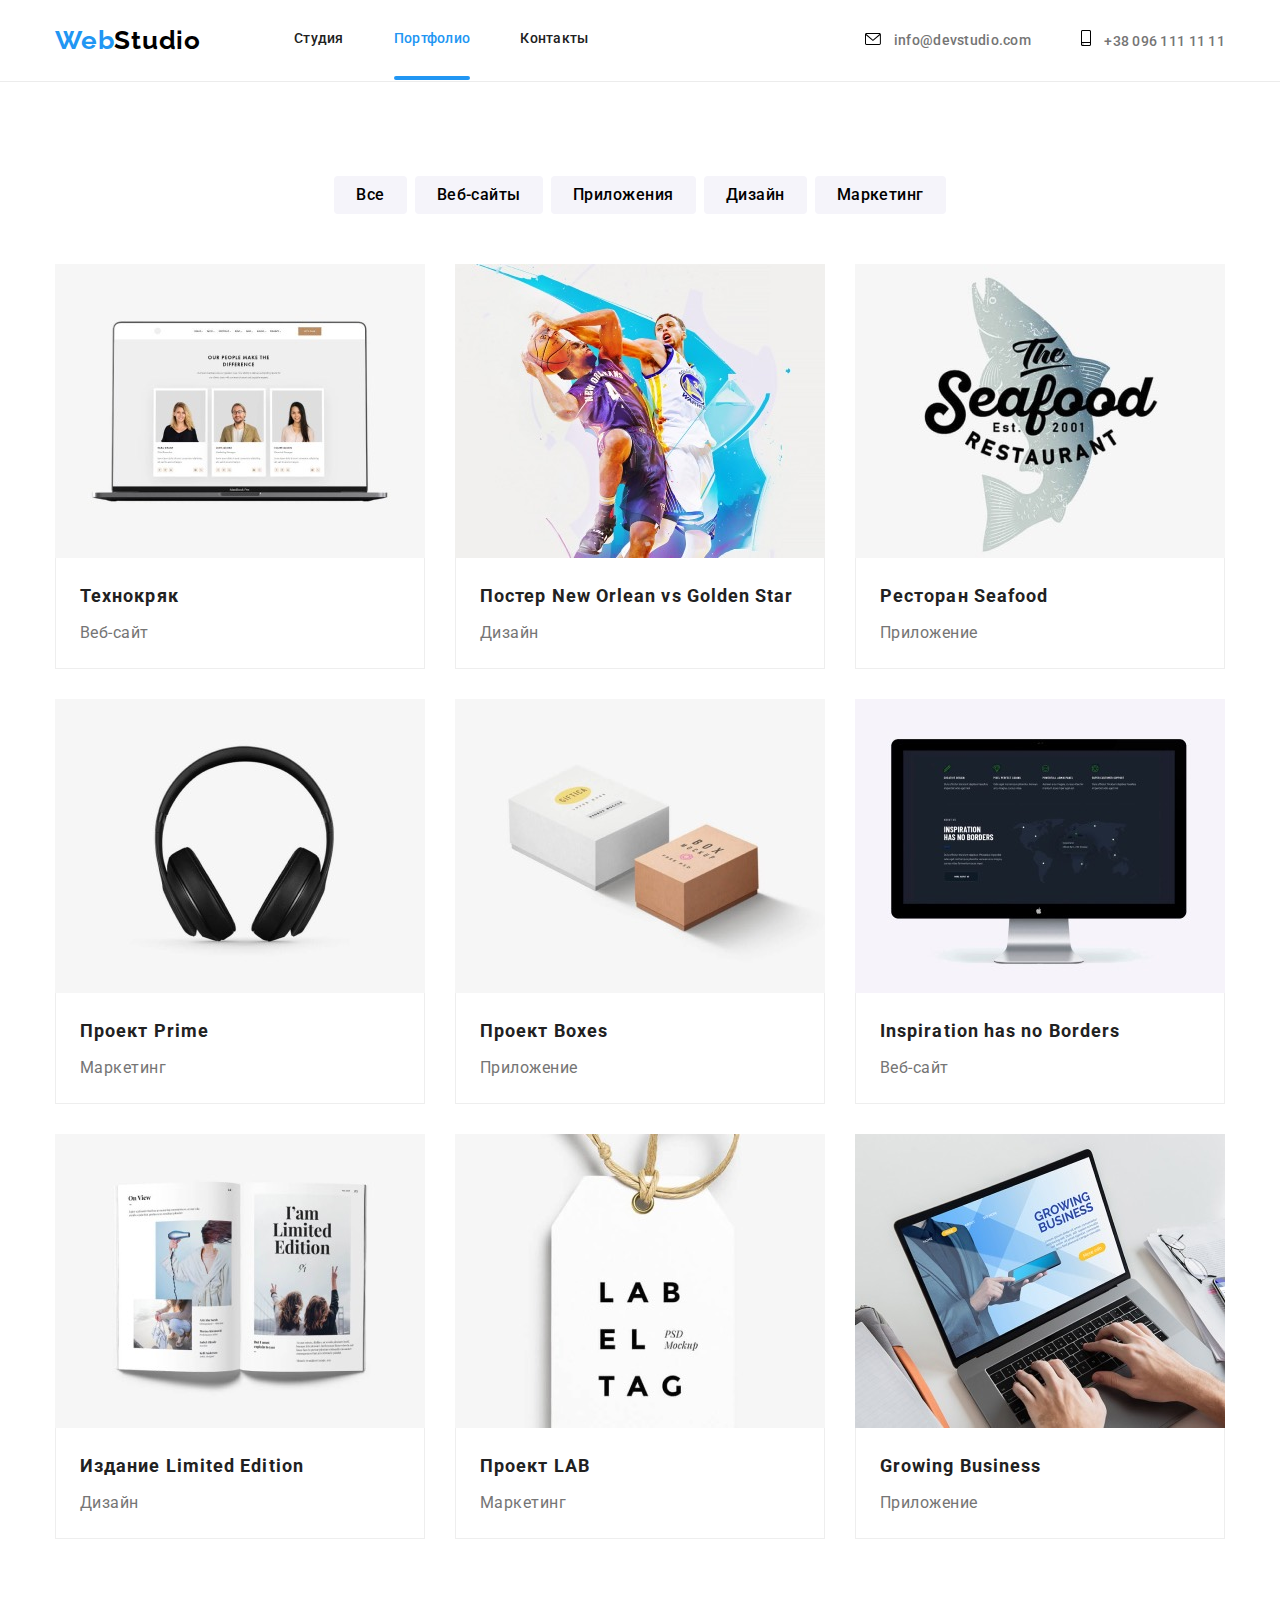
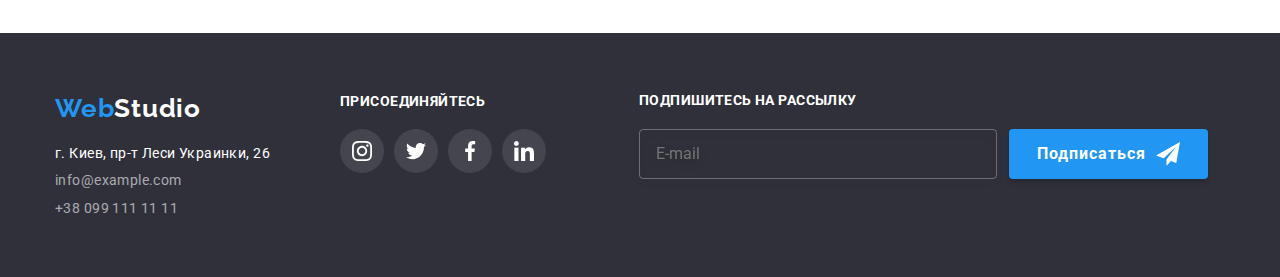
==== portfolio.html @ 5ada660c "Added_All_Fotos" ====
<!DOCTYPE html>
<html lang="ru">
  <head>
    <meta charset="UTF-8" />
    <meta http-equiv="X-UA-Compatible" content="IE=edge" />
    <meta name="viewport" content="width=device-width, initial-scale=1.0" />
    <title>goit-markup-hw-02</title>
    <link
      rel="stylesheet"
      href="https://cdnjs.cloudflare.com/ajax/libs/modern-normalize/1.0.0/modern-normalize.min.css"
    />
    <link rel="preconnect" href="https://fonts.gstatic.com" />
    <link
      href="https://fonts.googleapis.com/css2?family=Raleway:wght@700&family=Roboto:wght@400;500;700;900&display=swap"
      rel="stylesheet"
    />
    <link rel="stylesheet" href="./css/styles.css" />
    <link rel="stylesheet" href="./css/main.min.css" />
  </head>
  <body>
    <header class="header">
      <div class="container header__container">
        <a href="#" class="logo header__logo logo__studio_color_black"
          ><span class="logo__first-part">Web</span>Studio</a
        >
        <nav>
          <ul class="nav__list">
            <li class="nav__item">
              <a
                href="./index.html"
                class="nav__link"
                >Студия</a
              >
            </li>
            <li class="nav__item">
              <a href="" class="nav__link nav__link--current-page"
                >Портфолио</a
              >
            </li>
            <li class="nav__item">
              <a href="#" class="nav__link">Контакты</a>
            </li>
          </ul>
        </nav>
        <ul class="contacts__list">
          <li class="contacts__item">
            <a
              href="mailto:info@devstudio.com"
              class="contacts__link"
              ><svg
                class="contacts__icon"
                width="16px"
                height="12px"
              >
                <use href="./images/icons/icons.svg#icon-mail"></use>
              </svg>
              info@devstudio.com</a
            >
          </li>
          <li class="contacts__item">
            <a href="tel:+380961111111" class="contacts__link"
              ><svg
                class="contacts__icon"
                width="10px"
                height="16px"
              >
                <use href="./images/icons/icons.svg#icon-phone"></use>
              </svg>
              +38 096 111 11 11</a
            >
          </li>
        </ul>
      </div>
    </header>
    <main>
      <section class="portfolio">
        <!-- Портфолио -->
        <div class="container">
          <h2 class="visually-hidden">портфолио</h2>
          <ul class="portfolio-button__list">
            <li class="portfolio-button__item">
              <button class="button-portfolio aiming-transform" type="button">Все</button>
            </li>
            <li class="portfolio-button__item">
              <button class="button-portfolio aiming-transform" type="button">Веб-сайты</button>
            </li>
            <li class="portfolio-button__item">
              <button class="button-portfolio aiming-transform" type="button">Приложения</button>
            </li>
            <li class="portfolio-button__item">
              <button class="button-portfolio aiming-transform" type="button">Дизайн</button>
            </li>
            <li class="portfolio-button__item">
              <button class="button-portfolio aiming-transform" type="button">Маркетинг</button>
            </li>
          </ul>
          <ul class="portfolio-card__list">
            <li class="portfolio-card__item">
              <a class="portfolio-card__link" href="">
                <div class="portfolio-card__thumb">
                  <img class="portfolio-card__img" src="./images/desktop_1x/tehnokryak.jpg" alt="Технокряк" width="370" height="294" />
                  <div class="portfolio-card-hover-wrapper">
                    <p class="portfolio-card-hover-wrapper__text">Технокряк это современная площадка распространения коронавируса. Компании используют эту платформу для цифрового шпионажа и атак на защищённые сервера конкурентов.</p>
                  </div>
                </div>
                <div class="portfolio-card__caption">
                  <h3 class="portfolio-card__title">Технокряк</h3>
                  <p class="portfolio-card__text">Веб-сайт</p>
                </div>
              </a>
            </li>
            <li class="portfolio-card__item">
              <a class="portfolio-card__link" href="">
                <div class="portfolio-card__thumb">
                <img class="portfolio-card__img"
                  src="./images/desktop_1x/posterNewOrlean.jpg"
                  alt="Постер New Orlean vs Golden Star"
                  width="370"
                  height="294"
                />
                <div class="portfolio-card-hover-wrapper">
                    <p class="portfolio-card-hover-wrapper__text"> .</p>
                </div>
                </div>
                <div class="portfolio-card__caption">
                  <h3 class="portfolio-card__title">Постер New Orlean vs Golden Star</h3>
                  <p class="portfolio-card__text">Дизайн</p>
                </div>
              </a>
            </li>
            <li class="portfolio-card__item">
              <a class="portfolio-card__link" href="">
                <div class="portfolio-card__thumb">
                  <img class="portfolio-card__img" src="./images/desktop_1x/seafood.jpg" alt="Ресторан Seafood" width="370" height="294" />
                  <div class="portfolio-card-hover-wrapper">
                    <p class="portfolio-card-hover-wrapper__text"> .</p>
                  </div>
                </div>
                <div class="portfolio-card__caption">
                  <h3 class="portfolio-card__title">Ресторан Seafood</h3>
                  <p class="portfolio-card__text">Приложение</p>
                </div>
              </a>
            </li>
            <li class="portfolio-card__item">
              <a class="portfolio-card__link" href="">
                <div class="portfolio-card__thumb">
                  <img class="portfolio-card__img" src="./images/desktop_1x/projektPrime.jpg" alt="Проект Prime" width="370" height="294" />
                  <div class="portfolio-card-hover-wrapper">
                    <p class="portfolio-card-hover-wrapper__text"> .</p>
                  </div>
                </div>
                <div class="portfolio-card__caption">
                  <h3 class="portfolio-card__title">Проект Prime</h3>
                  <p class="portfolio-card__text">Маркетинг</p>
                </div>
              </a>
            </li>
            <li class="portfolio-card__item">
              <a class="portfolio-card__link" href="">
                <div class="portfolio-card__thumb">
                  <img class="portfolio-card__img" src="./images/desktop_1x/projektBoxes.jpg" alt="Проект Boxes" width="370" height="294" />
                  <div class="portfolio-card-hover-wrapper">
                    <p class="portfolio-card-hover-wrapper__text"> .</p>
                  </div>
                </div>
                <div class="portfolio-card__caption">
                  <h3 class="portfolio-card__title">Проект Boxes</h3>
                  <p class="portfolio-card__text">Приложение</p>
                </div>
              </a>
            </li>
            <li class="portfolio-card__item">
              <a class="portfolio-card__link" href="">
                <div class="portfolio-card__thumb">
                  <img class="portfolio-card__img"
                  src="./images/desktop_1x/inspiration.jpg"
                  alt="Inspiration has no Borders"
                  width="370"
                  height="294"
                  />
                  <div class="portfolio-card-hover-wrapper">
                    <p class="portfolio-card-hover-wrapper__text"> .</p>
                  </div>
                </div>
                <div class="portfolio-card__caption">
                  <h3 class="portfolio-card__title">Inspiration has no Borders</h3>
                  <p class="portfolio-card__text">Веб-сайт</p>
                </div>
              </a>
            </li>
            <li class="portfolio-card__item">
              <a class="portfolio-card__link" href="">
                <div class="portfolio-card__thumb">
                  <img class="portfolio-card__img"
                  src="./images/desktop_1x/limitedEdition.jpg"
                  alt="Издание Limited Edition"
                  width="370"
                  height="294"
                  />
                  <div class="portfolio-card-hover-wrapper">
                    <p class="portfolio-card-hover-wrapper__text"> .</p>
                  </div>
                </div>
                <div class="portfolio-card__caption">
                  <h3 class="portfolio-card__title">Издание Limited Edition</h3>
                  <p class="portfolio-card__text">Дизайн</p>
                </div>
              </a>
            </li>
            <li class="portfolio-card__item">
              <a class="portfolio-card__link" href="">
                <div class="portfolio-card__thumb">
                  <img class="portfolio-card__img" src="./images/desktop_1x/lab.jpg" alt="Проект LAB" width="370" height="294" />
                  <div class="portfolio-card-hover-wrapper">
                    <p class="portfolio-card-hover-wrapper__text"> .</p>
                  </div>
                </div>
                <div class="portfolio-card__caption">
                  <h3 class="portfolio-card__title">Проект LAB</h3>
                  <p class="portfolio-card__text">Маркетинг</p>
                </div>
              </a>
            </li>
            <li class="portfolio-card__item">
              <a class="portfolio-card__link" href="">
                <div class="portfolio-card__thumb">
                  <img class="portfolio-card__img"
                    src="./images/desktop_1x/growingBusiness.jpg"
                    alt="Growing Business"
                    width="370"
                    height="294"
                  />
                  <div class="portfolio-card-hover-wrapper">
                    <p class="portfolio-card-hover-wrapper__text"> .</p>
                  </div>
                </div>
                    <div class="portfolio-card__caption">
                      <h3 class="portfolio-card__title">Growing Business</h3>
                      <p class="portfolio-card__text">Приложение</p>
                    </div>
            </li>
          </ul>
        </div>
      </section>
    </main>
    <footer class="footer">
      <div class="container footer__container">
        <div class="footer-logo-contacts">
          <a href="#" class="logo footer__logo logo__studio_color_white"
            ><span class="logo__first-part">Web</span>Studio</a
          >
          <address class="footer-address">
            <ul class="footer__list">
              <li class="footer__item">
                <a
                  class="footer__link aiming-transform"
                  href="https://goo.gl/maps/GkJHz6BWag29Yt4w9"
                  target="_blank"
                  rel="noopener noreferrer"
                >
                  г. Киев, пр-т Леси Украинки, 26
                </a>
              </li>
              <li class="footer__item">
                <a
                  class="footer__link aiming-transform footer__link--transparency"
                  href="mailto:info@example.com"
                  >info@example.com</a
                >
              </li>
              <li class="footer__item">
                <a
                  class="footer__link aiming-transform footer__link--transparency"
                  href="tel:+380991111111"
                  >+38 099 111 11 11</a
                >
              </li>
            </ul>
          </address>
        </div>
        <div class="footer-social">
          <h3 class="footer-social__title">присоединяйтесь</h3>
          <ul class="social-icon-list">
            <li class="social-icon-list__item">
              <a
                class="social-icon-list__icon social-icon-list__icon--dark aiming-transform"
                href=""
              >
                <svg width="20" height="20">
                  <use href="./images/icons/icons.svg#icon-instagram"></use>
                </svg>
              </a>
            </li>
            <li class="social-icon-list__item">
              <a
                class="social-icon-list__icon social-icon-list__icon--dark aiming-transform"
                href=""
              >
                <svg width="20" height="20">
                  <use href="./images/icons/icons.svg#icon-twitter"></use>
                </svg>
              </a>
            </li>
            <li class="social-icon-list__item">
              <a
                class="social-icon-list__icon social-icon-list__icon--dark aiming-transform"
                href=""
              >
                <svg width="20" height="20">
                  <use href="./images/icons/icons.svg#icon-facebook"></use>
                </svg>
              </a>
            </li>
            <li class="social-icon-list__item">
              <a
                class="social-icon-list__icon social-icon-list__icon--dark aiming-transform"
                href=""
              >
                <svg width="20" height="20">
                  <use href="./images/icons/icons.svg#icon-linkedin"></use>
                </svg>
              </a>
            </li>
          </ul>
        </div>
        <form class="subscribe-form" action="#">
          <b class="subscribe-form__title">Подпишитесь на рассылку</b>
          <div class="subscribe-form__box">
            <label for="footer-user-meil"></label>
            <input
              class="subscribe-form__area-input"
              type="email"
              name="footer-user-meil"
              id="footer-user-meil"
              placeholder="E-mail"
              required
            />
            <button
              class="primary-button primary-button--padding-footer aiming-transform"
              type="submit"
            >
              Подписаться
              <svg class="subscribe-form__icon" width="24" height="24">
                <use href="./images/icons/icons.svg#icon-subscribe"></use>
              </svg>
            </button>
          </div>
        </form>
      </div>
    </footer>
  </body>
</html>
---- css/styles.css ----

---- css/main.min.css ----
:root{--black-color: #000;--aiming-color: #2196f3;--main-text-color: #212121;--description-text-color: #757575;--background-color: #2f303a;--body-color: #ffffff;--border-line-color: #eeeeee;--background-button-hover: #188ce8;--background-color-our-team-section: #f5f4fa;--header-border-color: #ececec;--social-lincs-client-color: #afb1b8;--main-fonts: "Roboto", sans-serif;--logo-fonts: "Raleway", sans-serif;--cubic: cubic-bezier(0.4, 0, 0.2, 1)}html{box-sizing:border-box}*,*::before,*::after{box-sizing:inherit}body{font-family:var(--main-fonts);font-style:normal;color:var(--main-text-color)}ul{list-style:none;margin:0;padding:0}a{text-decoration:none}h1,h2,h3,h4,h5,h6,p{margin:0}input{font-family:inherit}.container{width:1200px;margin:0 auto;padding:0 15px}section{padding:94px 0;margin:0 auto}.visually-hidden{position:absolute;clip:rect(0 0 0 0);width:1px;height:1px;margin:-1px}.aiming-transform{transition-property:color, fill, background-color, border, box-shadow, opacity, transform;transition-duration:250ms;transition-timing-function:var(--cubic)}.features__card,.about-us__card-title,.social-icon-list__icon,.regular-customers__icon,.contact-form-checkbox__agreement,.contact-form-checkbox__checkbox:checked+.contact-form-checkbox__icon,.button-send,.button-close-modal,.primary-button{display:flex;align-items:center;justify-content:center}.header{display:flex;align-items:center;padding-top:25px;padding-bottom:25px;border-bottom:1px solid var(--header-border-color)}.header__container{display:flex;align-items:center;justify-content:space-between}.header__logo{margin-right:93px}.nav__list{display:flex;justify-content:space-between}.nav__item:not(:last-child){margin-right:50px}.nav__link{font-style:normal;font-weight:500;font-size:14px;line-height:1.143;letter-spacing:.02em;color:var(--main-text-color)}.nav__link:hover,.nav__link:focus{color:var(--aiming-color)}.contacts__list{display:flex;justify-content:space-between;margin-left:auto;align-items:center}.contacts__item:not(:last-child){margin-right:50px}.contacts__icon{margin-right:10px}.contacts__link{font-style:normal;font-weight:500;font-size:14px;line-height:1.143;letter-spacing:.02em;color:var(--description-text-color)}.contacts__link .contacts__icon,.contacts__link .contacts__icon{transition:250ms var(--cubic)}.contacts__link:hover .contacts__icon,.contacts__link:focus .contacts__icon{fill:var(--aiming-color)}.contacts__link:hover,.contacts__link:focus{color:var(--aiming-color)}.logo{font-family:var(--logo-fonts);font-style:normal;font-weight:700;font-size:26px;line-height:1.192;letter-spacing:.03em}.logo__first-part{color:var(--aiming-color)}.header__logo{margin-right:93px}.footer__logo{margin-bottom:20px}.logo__studio_color_black{color:var(--black-color)}.logo__studio_color_white{color:var(--body-color)}.nav__link--current-page{color:var(--aiming-color)}.nav__link--current-page::after{display:flex;content:'';width:100%;border:2px solid;border-radius:2px;background:var(--body-color);margin-right:20px;color:var(--aiming-color);position:relative;top:28px}.hero{text-align:center;padding-top:200px;padding-bottom:200px;width:1600px;margin-left:auto;margin-right:auto;background-color:var(--background-color);background-size:contain;background-position:center;background-repeat:no-repeat;background-image:linear-gradient(rgba(47,48,58,0.4), rgba(47,48,58,0.4)),url("../images/desktop_1x/heroBackground.jpg")}.hero__title{align-items:center;font-weight:900;font-size:44px;line-height:1.364;letter-spacing:.06em;text-align:center;text-transform:uppercase;margin:auto auto 30px auto;width:696px;color:var(--body-color)}.features{padding-bottom:0px}.features__list{display:flex;justify-content:space-between}.features__item{flex-basis:calc((100% - 90px) / 4)}.features__card{margin-bottom:30px;height:120px;box-sizing:border-box;background-color:var(--background-color-our-team-section)}.features__title{font-weight:700;font-size:14px;line-height:1.143;letter-spacing:.03em;margin-bottom:10px;color:var(--main-text-color);text-transform:uppercase}.features__text{font-weight:400;font-size:14px;line-height:1.714;letter-spacing:.03em;color:var(--description-text-color)}.about-us__title{font-weight:700;font-size:36px;line-height:1.167;letter-spacing:.03em;text-align:center;color:var(--main-text-color);margin-bottom:50px}.about-us__list{display:flex;justify-content:space-between;padding-left:0px;flex-wrap:wrap}.about-us__item{flex-basis:calc((100% - 60px) / 3);position:relative}.about-us__img{display:block}.about-us__card-title{position:absolute;bottom:0;margin:0;width:100%;height:70px;font-weight:700;font-size:14px;line-height:1.172;letter-spacing:.03em;text-transform:uppercase;color:var(--body-color);background-color:rgba(47,48,58,0.8)}.our-team{background-color:var(--background-color-our-team-section)}.our-team__title{font-weight:500;font-size:36px;line-height:1.167;letter-spacing:.03em;text-align:center;margin-bottom:50px}.our-team__list{display:flex;justify-content:space-between;flex-wrap:wrap}.our-team__item{flex-basis:calc((100% - 90px) / 4);background-color:var(--body-color);box-shadow:0px 1px 3px rgba(0,0,0,0.12),0px 1px 1px rgba(0,0,0,0.14),0px 2px 1px rgba(0,0,0,0.2);border-radius:0px 0px 4px 4px}.our-team__wrapper{padding-top:30px;padding-bottom:30px}.our-team__name{font-weight:500;font-size:16px;line-height:1.187;letter-spacing:.03em;text-align:center;margin-bottom:10px}.our-team__prof{font-weight:400;font-size:16px;line-height:1.187;letter-spacing:.03em;text-align:center;color:var(--description-text-color);margin-bottom:16px}.social-icon-list{margin:0 auto;display:flex;justify-content:center}.social-icon-list__item:not(:last-child){margin-right:10px}.social-icon-list__icon{width:44px;height:44px;border-radius:50%}.social-icon-list__icon--light{fill:var(--social-lincs-client-color);background-color:var(--body-color)}.social-icon-list__icon--light:hover,.social-icon-list__icon--light:focus{background-color:var(--aiming-color);fill:var(--body-color)}.social-icon-list__icon--dark{fill:var(--body-color);background-color:rgba(255,255,255,0.1)}.social-icon-list__icon--dark:hover,.social-icon-list__icon--dark:focus{background-color:var(--aiming-color)}.regular-customers__title{font-weight:700;font-size:36px;line-height:1.167;letter-spacing:.03em;text-align:center;margin-bottom:50px}.regular-customers__list{display:flex;justify-content:center}.regular-customers__item:not(:last-child){margin-right:30px}.regular-customers__icon{box-sizing:border-box;border:1px solid var(--social-lincs-client-color);border-radius:4px;fill:var(--social-lincs-client-color);width:170px;height:92px}.regular-customers__icon:hover,.regular-customers__icon:focus{border:1px solid var(--aiming-color);fill:var(--aiming-color)}.footer{background-color:var(--background-color);padding-top:60px;padding-bottom:60px}.footer__container{display:flex;align-items:flex-start}.footer-logo-contacts{display:flex;align-items:flex-start;flex-direction:column;margin-right:70px}.footer__item:not(:last-child){margin-bottom:9px}.footer__link{font-style:normal;font-family:var(--main-fonts);color:var(--body-color);font-weight:400;font-size:14px;line-height:1.143;letter-spacing:.03em}.footer__link:hover,.footer__link:focus{color:var(--aiming-color)}.footer__link--transparency{color:rgba(255,255,255,0.6)}.footer-social{margin-right:93px}.footer-social__title{font-weight:700;font-size:14px;line-height:1.143;letter-spacing:.03em;text-transform:uppercase;width:145px;color:var(--body-color);margin-bottom:20px}.contact-form{text-align:left;padding:40px}.contact-form__title{display:inline-block;text-align:center;margin-bottom:12px;font-weight:700;font-size:20px;line-height:1.15;letter-spacing:.03em;text-align:center}.contact-form-label{font-weight:400;font-size:12px;line-height:1.16;letter-spacing:.01em;color:var(--description-text-color);margin-bottom:4px;text-align:left}.contact-form__name,.contact-form__phone,.contact-form__email{position:relative;margin-bottom:10px}.contact-form__textarea{margin-bottom:20px}.contact-form-checkbox{margin-bottom:30px}.contact-form__icon{position:absolute;top:65%;left:15px;transform:translateY(-50%)}.contact-form__input{display:block;width:100%;height:40px;margin:0;padding:14px 42px;border:1px solid rgba(33,33,33,0.2);border-radius:4px;outline:none}.contact-form__input:focus{border-color:var(--aiming-color)}.contact-form__input:focus+.contact-form__icon{fill:var(--aiming-color)}.contact-form__coment{width:100%;min-height:120px;padding:12px 16px;resize:none;font-weight:400;font-size:14px;line-height:1.14;letter-spacing:.01em;border:1px solid rgba(33,33,33,0.2);border-radius:4px;outline:none}.contact-form__coment:focus{border-color:var(--aiming-color)}.contact-form-checkbox__agreement{font-weight:400;font-size:14px;line-height:1.71;letter-spacing:.03em;color:var(--text-color)}.contact-form-checkbox__agreement:hover .contact-form-checkbox__icon,.contact-form-checkbox__agreement:focus .contact-form-checkbox__icon{border-color:var(--aiming-color)}.contact-form-checkbox__checkbox{position:absolute;width:1px;height:1px;margin:-1px;border:0;padding:0;clip:rect(0 0 0 0);overflow:hidden;outline:none}.contact-form-checkbox__checkbox:checked+.contact-form-checkbox__icon{border-color:transparent;background-color:var(--aiming-color);background-image:url(../images/icons/agreement.svg);background-size:contain;background-origin:border-box;background-repeat:no-repeat}.contact-form-checkbox__checkbox:focus+.contact-form-checkbox__icon{border-color:var(--aiming-color)}.contact-form-checkbox__icon{display:inline-block;width:16px;height:15px;border:2px solid var(--main-text-color);border-radius:2px;margin-right:7px;cursor:pointer}.contact-form-checkbox__link-policy-conf{display:inline-block;font-weight:400;font-size:14px;line-height:1.71;letter-spacing:.03em;text-decoration-line:underline;color:var(--aiming-color);margin-left:4px;cursor:pointer}.portfolio-button__list{display:flex;justify-content:center;margin-bottom:50px}.portfolio-button__item:not(:last-child){margin-right:8px}.portfolio-card__list{display:flex;flex-wrap:wrap}.portfolio-card__item{display:flex;background:var(--body-color);flex-basis:calc((100% - 60px) / 3);margin-bottom:30px}.portfolio-card__item:nth-child(3n-2){margin-right:30px}.portfolio-card__item:nth-child(3n-1){margin-right:30px}.portfolio-card__item:nth-last-child(-n+4){margin-bottom:0px}.portfolio-card__link{transition:box-shadow 250ms var(--cubic)}.portfolio-card__link:hover,.portfolio-card__link:focus{box-shadow:0px 1px 1px rgba(0,0,0,0.12),0px 4px 4px rgba(0,0,0,0.06),1px 4px 6px rgba(0,0,0,0.16)}.portfolio-card__link:hover .portfolio-card-hover-wrapper,.portfolio-card__link:focus .portfolio-card-hover-wrapper{opacity:1;transform:translate(0%);transition:transform 250ms var(--cubic)}.portfolio-card__thumb{position:relative;overflow:hidden}.portfolio-card__img{display:block;flex-basis:370px;height:auto}.portfolio-card__caption{padding:20px 24px;border-right:1px solid var(--border-line-color);border-bottom:1px solid var(--border-line-color);border-left:1px solid var(--border-line-color)}.portfolio-card__title{font-weight:700;font-size:18px;line-height:2;letter-spacing:.06em;color:var(--main-text-color);margin-bottom:4px}.portfolio-card__text{font-weight:400;font-size:16px;line-height:1.875;letter-spacing:.03em;color:var(--description-text-color)}.portfolio-card-hover-wrapper{position:absolute;width:100%;height:100%;top:0;background-color:rgba(33,150,243,0.9);padding:63px 24px;transform:translateY(100%);opacity:0}.portfolio-card-list__item .portfolio-card-hover-wrapper__text{font-weight:400;font-size:18px;line-height:1.556;letter-spacing:.03em;color:var(--body-color)}.backdrop{position:fixed;top:0;left:0;width:100%;height:100%;background:rgba(0,0,0,0.2);visibility:visible;opacity:1;transition:opacity 250ms var(--cubic) visibility 250ms var(--cubic)}.backdrop__modal{position:absolute;top:50%;left:50%;transform:translate(-50%, -50%);width:528px;min-height:581px;background-color:var(--body-color);box-shadow:0px 1px 3px rgba(0,0,0,0.12),0px 1px 1px rgba(0,0,0,0.14),0px 2px 1px rgba(0,0,0,0.2);border-radius:4px}.backdrop__modal .button-close-modal{position:absolute;top:8px;right:8px}.backdrop.is-hidden{visibility:hidden;opacity:0;pointer-events:none;transition:opacity 250ms var(--cubic) visibility 250ms var(--cubic)}.button-close-modal{width:30px;height:30px;border:1px solid rgba(0,0,0,0.1);box-sizing:border-box;border-radius:50%;background-color:var(--body-color)}.button-close-modal__icon{width:18px;height:18px;transition:fill 250ms var(--cubic)}.button-close-modal:hover .button-close-modal__icon,.button-close-modal:focus .button-close-modal__icon{fill:var(--aiming-color)}.subscribe-form__title{display:block;margin-bottom:20px;font-weight:700;font-size:14px;line-height:1.14;letter-spacing:.03em;text-transform:uppercase;color:var(--body-color)}.subscribe-form__box{display:flex}.subscribe-form__area-input{width:358px;padding:15px 16px;margin-right:12px;border:1px solid rgba(255,255,255,0.3);filter:drop-shadow(0px 4px 4px rgba(0,0,0,0.15));border-radius:4px;color:var(--body-color);background-color:transparent;cursor:pointer;outline:none}.subscribe-form__area-input:focus{border-color:var(--aiming-color)}.subscribe-form__icon{fill:var(--body-color);margin-left:10px}.primary-button{font-weight:700;font-size:16px;line-height:1.875;letter-spacing:.06em;background-color:var(--aiming-color);color:var(--body-color);box-shadow:0px 4px 4px rgba(0,0,0,0.15);border:none;border-radius:4px;cursor:pointer}.primary-button:hover,.primary-button:focus{background-color:var(--background-button-hover)}.primary-button--padding-hero{padding:10px 32px;display:inline-block}.primary-button--padding-footer{padding:10px 28px}.primary-button--padding-moodal-form{padding:10px 55px}.button-portfolio{display:flex;font-weight:500;font-size:16px;line-height:1.625;letter-spacing:.03em;padding:6px 22px;background-color:var(--background-color-our-team-section);border:none;border-radius:4px;cursor:pointer}.button-portfolio:hover,.button-portfolio:focus{background-color:var(--aiming-color);color:var(--body-color);box-shadow:0px 3px 1px rgba(0,0,0,0.1),0px 1px 2px rgba(0,0,0,0.08),0px 2px 2px rgba(0,0,0,0.12)}
/*# sourceMappingURL=main.min.css.map */
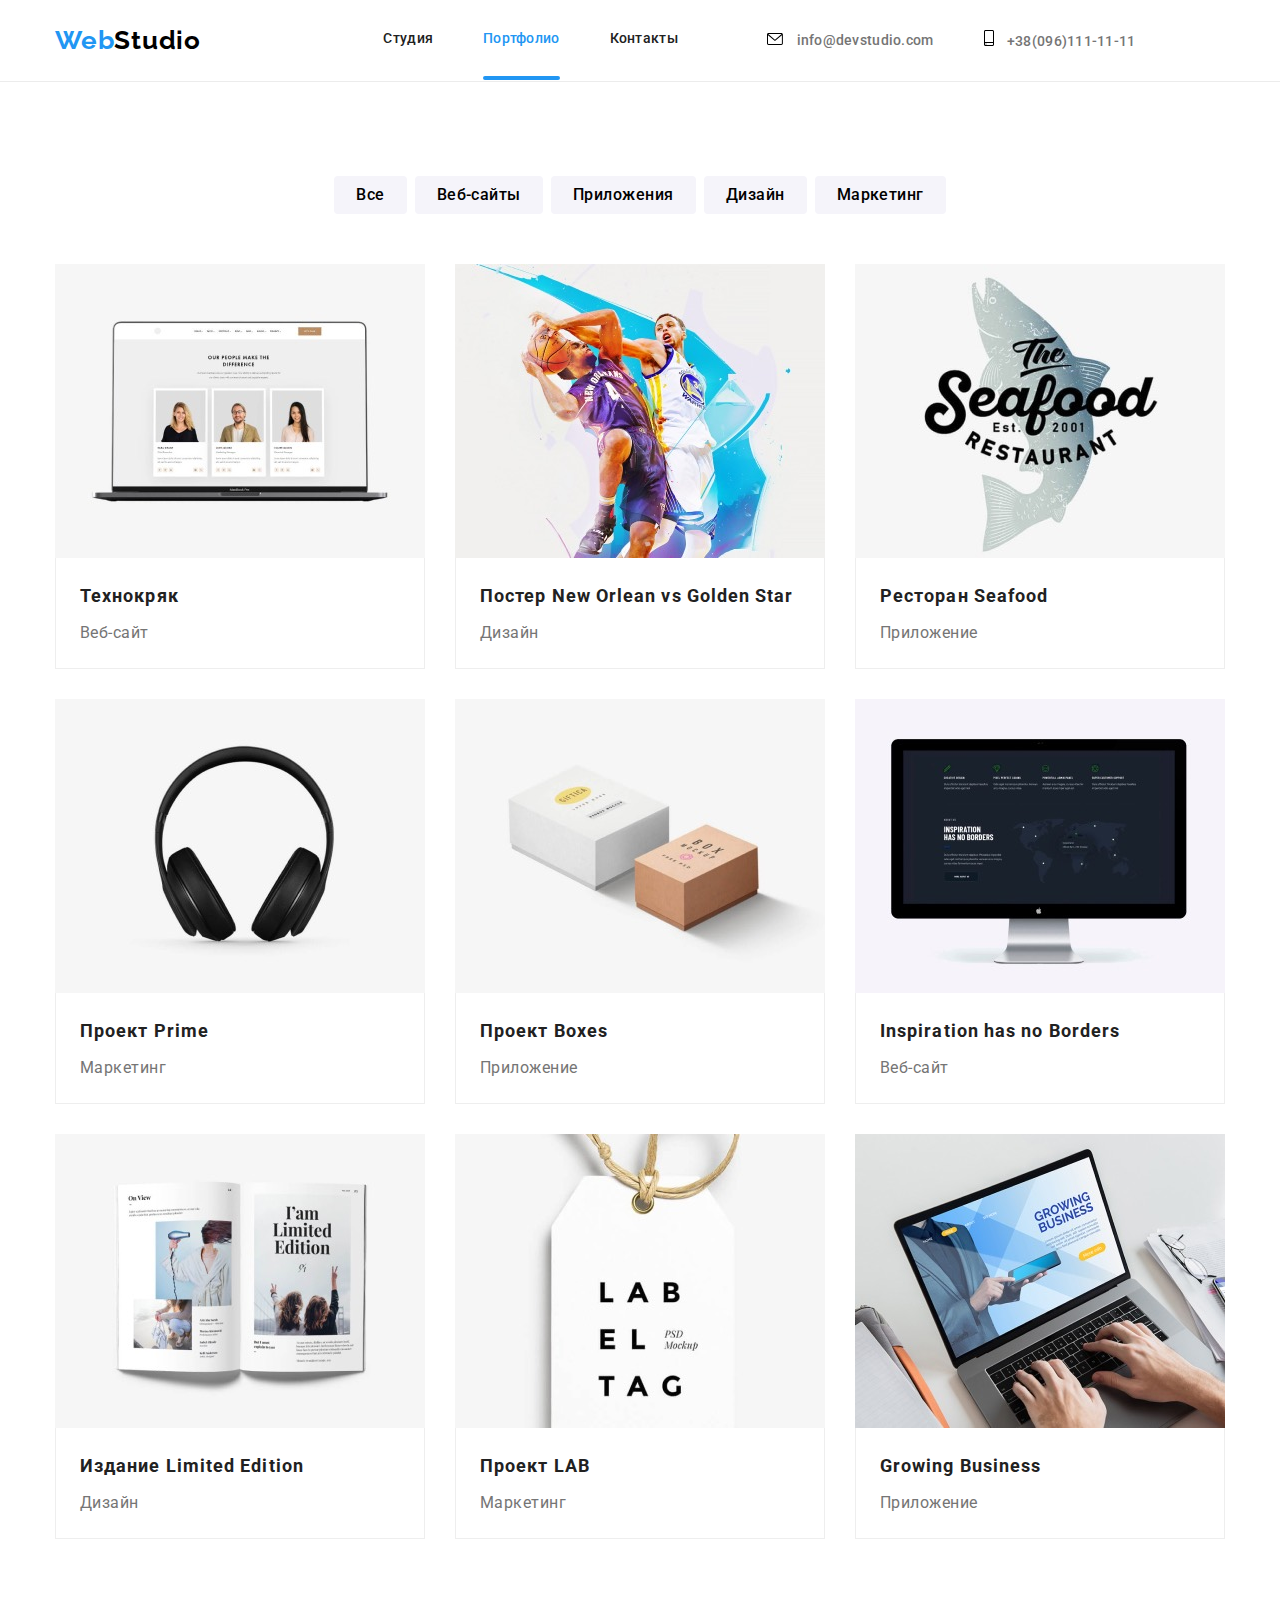
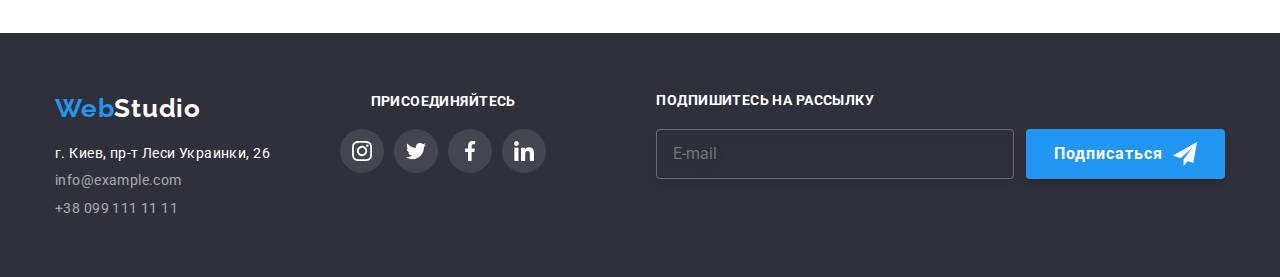
==== commit e760c36f: "reaches_the_goal_hw8_v1" ====
--- a/portfolio.html
+++ b/portfolio.html
@@ -24,34 +24,22 @@
           ><span class="logo__first-part">Web</span>Studio</a
         >
         <nav>
-          <ul class="nav__list">
+          <ul class="nav__list aiming-transform">
             <li class="nav__item">
-              <a
-                href="./index.html"
-                class="nav__link"
-                >Студия</a
-              >
+              <a href="./index.html" class="nav__link">Студия</a>
             </li>
             <li class="nav__item">
-              <a href="" class="nav__link nav__link--current-page"
-                >Портфолио</a
-              >
+              <a href="" class="nav__link nav__link--current-page">Портфолио</a>
             </li>
             <li class="nav__item">
               <a href="#" class="nav__link">Контакты</a>
             </li>
           </ul>
         </nav>
-        <ul class="contacts__list">
+        <ul class="contacts__list aiming-transform">
           <li class="contacts__item">
-            <a
-              href="mailto:info@devstudio.com"
-              class="contacts__link"
-              ><svg
-                class="contacts__icon"
-                width="16px"
-                height="12px"
-              >
+            <a href="mailto:info@devstudio.com" class="contacts__link"
+              ><svg class="contacts__icon" width="16px" height="12px">
                 <use href="./images/icons/icons.svg#icon-mail"></use>
               </svg>
               info@devstudio.com</a
@@ -59,17 +47,68 @@
           </li>
           <li class="contacts__item">
             <a href="tel:+380961111111" class="contacts__link"
-              ><svg
-                class="contacts__icon"
-                width="10px"
-                height="16px"
-              >
+              ><svg class="contacts__icon" width="10px" height="16px">
                 <use href="./images/icons/icons.svg#icon-phone"></use>
               </svg>
-              +38 096 111 11 11</a
+              +38(096)111-11-11</a
             >
           </li>
         </ul>
+        <div>
+          <button class="button-menu-open" type="button">
+            <svg class="button-menu-open__icon">
+              <use href="./images/icons/icons.svg#icon-menu_open"></use>
+            </svg>
+          </button>
+        </div>
+      </div>
+      <div class="mobile-nav is-hidden">
+        <div class="container mobile-nav__container">
+          <button class="button-close-mobile" type="button">
+            <svg class="button-close-mobile__icon">
+              <use href="./images/icons/icons.svg#icon-close-modal"></use>
+            </svg>
+          </button>
+          <nav>
+            <ul class="mobile-nav__list">
+              <li class="mobile-nav__item">
+                <a href="./index.html" class="mobile-nav__link">Студия</a>
+              </li>
+              <li class="mobile-nav__item">
+                <a href="" class="mobile-nav__link mobile-nav__link--current-page">Портфолио</a>
+              </li>
+              <li class="mobile-nav__item">
+                <a href="" class="mobile-nav__link">Контакты</a>
+              </li>
+            </ul>
+          </nav>
+          <div class="mobile-contacts-social">
+            <ul class="mobile-contacts__list">
+              <li class="mobile-contacts__item">
+                <a href="tel:+380961111111" class="mobile-contacts__link"> +38(096)111-11-11</a>
+              </li>
+              <li class="mobile-contacts__item">
+                <a href="mailto:info@devstudio.com" class="mobile-contacts__link">
+                  info@devstudio.com</a
+                >
+              </li>
+            </ul>
+            <ul class="mobile-social__list">
+              <li class="mobile-social__item">
+                <a href="" class="mobile-social__link">Instagram</a>
+              </li>
+              <li class="mobile-social__item">
+                <a href="" class="mobile-social__link">Twitter</a>
+              </li>
+              <li class="mobile-social__item">
+                <a href="" class="mobile-social__link">Facebook</a>
+              </li>
+              <li class="mobile-social__item">
+                <a href="" class="mobile-social__link">LinkedIn</a>
+              </li>
+            </ul>
+          </div>
+        </div>
       </div>
     </header>
     <main>
@@ -98,9 +137,19 @@
             <li class="portfolio-card__item">
               <a class="portfolio-card__link" href="">
                 <div class="portfolio-card__thumb">
-                  <img class="portfolio-card__img" src="./images/desktop_1x/tehnokryak.jpg" alt="Технокряк" width="370" height="294" />
-                  <div class="portfolio-card-hover-wrapper">
-                    <p class="portfolio-card-hover-wrapper__text">Технокряк это современная площадка распространения коронавируса. Компании используют эту платформу для цифрового шпионажа и атак на защищённые сервера конкурентов.</p>
+                  <img
+                    class="portfolio-card__img"
+                    src="./images/desktop_1x/tehnokryak.jpg"
+                    alt="Технокряк"
+                    width="370"
+                    height="294"
+                  />
+                  <div class="portfolio-card-hover-wrapper">
+                    <p class="portfolio-card-hover-wrapper__text">
+                      Технокряк это современная площадка распространения коронавируса. Компании
+                      используют эту платформу для цифрового шпионажа и атак на защищённые сервера
+                      конкурентов.
+                    </p>
                   </div>
                 </div>
                 <div class="portfolio-card__caption">
@@ -112,15 +161,16 @@
             <li class="portfolio-card__item">
               <a class="portfolio-card__link" href="">
                 <div class="portfolio-card__thumb">
-                <img class="portfolio-card__img"
-                  src="./images/desktop_1x/posterNewOrlean.jpg"
-                  alt="Постер New Orlean vs Golden Star"
-                  width="370"
-                  height="294"
-                />
-                <div class="portfolio-card-hover-wrapper">
-                    <p class="portfolio-card-hover-wrapper__text"> .</p>
-                </div>
+                  <img
+                    class="portfolio-card__img"
+                    src="./images/desktop_1x/posterNewOrlean.jpg"
+                    alt="Постер New Orlean vs Golden Star"
+                    width="370"
+                    height="294"
+                  />
+                  <div class="portfolio-card-hover-wrapper">
+                    <p class="portfolio-card-hover-wrapper__text">.</p>
+                  </div>
                 </div>
                 <div class="portfolio-card__caption">
                   <h3 class="portfolio-card__title">Постер New Orlean vs Golden Star</h3>
@@ -131,9 +181,15 @@
             <li class="portfolio-card__item">
               <a class="portfolio-card__link" href="">
                 <div class="portfolio-card__thumb">
-                  <img class="portfolio-card__img" src="./images/desktop_1x/seafood.jpg" alt="Ресторан Seafood" width="370" height="294" />
-                  <div class="portfolio-card-hover-wrapper">
-                    <p class="portfolio-card-hover-wrapper__text"> .</p>
+                  <img
+                    class="portfolio-card__img"
+                    src="./images/desktop_1x/seafood.jpg"
+                    alt="Ресторан Seafood"
+                    width="370"
+                    height="294"
+                  />
+                  <div class="portfolio-card-hover-wrapper">
+                    <p class="portfolio-card-hover-wrapper__text">.</p>
                   </div>
                 </div>
                 <div class="portfolio-card__caption">
@@ -145,9 +201,15 @@
             <li class="portfolio-card__item">
               <a class="portfolio-card__link" href="">
                 <div class="portfolio-card__thumb">
-                  <img class="portfolio-card__img" src="./images/desktop_1x/projektPrime.jpg" alt="Проект Prime" width="370" height="294" />
-                  <div class="portfolio-card-hover-wrapper">
-                    <p class="portfolio-card-hover-wrapper__text"> .</p>
+                  <img
+                    class="portfolio-card__img"
+                    src="./images/desktop_1x/projektPrime.jpg"
+                    alt="Проект Prime"
+                    width="370"
+                    height="294"
+                  />
+                  <div class="portfolio-card-hover-wrapper">
+                    <p class="portfolio-card-hover-wrapper__text">.</p>
                   </div>
                 </div>
                 <div class="portfolio-card__caption">
@@ -159,9 +221,15 @@
             <li class="portfolio-card__item">
               <a class="portfolio-card__link" href="">
                 <div class="portfolio-card__thumb">
-                  <img class="portfolio-card__img" src="./images/desktop_1x/projektBoxes.jpg" alt="Проект Boxes" width="370" height="294" />
-                  <div class="portfolio-card-hover-wrapper">
-                    <p class="portfolio-card-hover-wrapper__text"> .</p>
+                  <img
+                    class="portfolio-card__img"
+                    src="./images/desktop_1x/projektBoxes.jpg"
+                    alt="Проект Boxes"
+                    width="370"
+                    height="294"
+                  />
+                  <div class="portfolio-card-hover-wrapper">
+                    <p class="portfolio-card-hover-wrapper__text">.</p>
                   </div>
                 </div>
                 <div class="portfolio-card__caption">
@@ -173,14 +241,15 @@
             <li class="portfolio-card__item">
               <a class="portfolio-card__link" href="">
                 <div class="portfolio-card__thumb">
-                  <img class="portfolio-card__img"
-                  src="./images/desktop_1x/inspiration.jpg"
-                  alt="Inspiration has no Borders"
-                  width="370"
-                  height="294"
-                  />
-                  <div class="portfolio-card-hover-wrapper">
-                    <p class="portfolio-card-hover-wrapper__text"> .</p>
+                  <img
+                    class="portfolio-card__img"
+                    src="./images/desktop_1x/inspiration.jpg"
+                    alt="Inspiration has no Borders"
+                    width="370"
+                    height="294"
+                  />
+                  <div class="portfolio-card-hover-wrapper">
+                    <p class="portfolio-card-hover-wrapper__text">.</p>
                   </div>
                 </div>
                 <div class="portfolio-card__caption">
@@ -192,14 +261,15 @@
             <li class="portfolio-card__item">
               <a class="portfolio-card__link" href="">
                 <div class="portfolio-card__thumb">
-                  <img class="portfolio-card__img"
-                  src="./images/desktop_1x/limitedEdition.jpg"
-                  alt="Издание Limited Edition"
-                  width="370"
-                  height="294"
-                  />
-                  <div class="portfolio-card-hover-wrapper">
-                    <p class="portfolio-card-hover-wrapper__text"> .</p>
+                  <img
+                    class="portfolio-card__img"
+                    src="./images/desktop_1x/limitedEdition.jpg"
+                    alt="Издание Limited Edition"
+                    width="370"
+                    height="294"
+                  />
+                  <div class="portfolio-card-hover-wrapper">
+                    <p class="portfolio-card-hover-wrapper__text">.</p>
                   </div>
                 </div>
                 <div class="portfolio-card__caption">
@@ -211,9 +281,15 @@
             <li class="portfolio-card__item">
               <a class="portfolio-card__link" href="">
                 <div class="portfolio-card__thumb">
-                  <img class="portfolio-card__img" src="./images/desktop_1x/lab.jpg" alt="Проект LAB" width="370" height="294" />
-                  <div class="portfolio-card-hover-wrapper">
-                    <p class="portfolio-card-hover-wrapper__text"> .</p>
+                  <img
+                    class="portfolio-card__img"
+                    src="./images/desktop_1x/lab.jpg"
+                    alt="Проект LAB"
+                    width="370"
+                    height="294"
+                  />
+                  <div class="portfolio-card-hover-wrapper">
+                    <p class="portfolio-card-hover-wrapper__text">.</p>
                   </div>
                 </div>
                 <div class="portfolio-card__caption">
@@ -225,20 +301,22 @@
             <li class="portfolio-card__item">
               <a class="portfolio-card__link" href="">
                 <div class="portfolio-card__thumb">
-                  <img class="portfolio-card__img"
+                  <img
+                    class="portfolio-card__img"
                     src="./images/desktop_1x/growingBusiness.jpg"
                     alt="Growing Business"
                     width="370"
                     height="294"
                   />
                   <div class="portfolio-card-hover-wrapper">
-                    <p class="portfolio-card-hover-wrapper__text"> .</p>
-                  </div>
-                </div>
-                    <div class="portfolio-card__caption">
-                      <h3 class="portfolio-card__title">Growing Business</h3>
-                      <p class="portfolio-card__text">Приложение</p>
-                    </div>
+                    <p class="portfolio-card-hover-wrapper__text">.</p>
+                  </div>
+                </div>
+                <div class="portfolio-card__caption">
+                  <h3 class="portfolio-card__title">Growing Business</h3>
+                  <p class="portfolio-card__text">Приложение</p>
+                </div>
+              </a>
             </li>
           </ul>
         </div>
@@ -246,83 +324,85 @@
     </main>
     <footer class="footer">
       <div class="container footer__container">
-        <div class="footer-logo-contacts">
-          <a href="#" class="logo footer__logo logo__studio_color_white"
-            ><span class="logo__first-part">Web</span>Studio</a
-          >
-          <address class="footer-address">
-            <ul class="footer__list">
-              <li class="footer__item">
+        <div class="logo-contacts-social">
+          <div class="footer-logo-contacts">
+            <a href="#" class="logo footer__logo logo__studio_color_white"
+              ><span class="logo__first-part">Web</span>Studio</a
+            >
+            <address class="footer-address">
+              <ul class="footer__list">
+                <li class="footer__item">
+                  <a
+                    class="footer__link aiming-transform"
+                    href="https://goo.gl/maps/GkJHz6BWag29Yt4w9"
+                    target="_blank"
+                    rel="noopener noreferrer"
+                  >
+                    г. Киев, пр-т Леси Украинки, 26
+                  </a>
+                </li>
+                <li class="footer__item">
+                  <a
+                    class="footer__link aiming-transform footer__link--transparency"
+                    href="mailto:info@example.com"
+                    >info@example.com</a
+                  >
+                </li>
+                <li class="footer__item">
+                  <a
+                    class="footer__link aiming-transform footer__link--transparency"
+                    href="tel:+380991111111"
+                    >+38 099 111 11 11</a
+                  >
+                </li>
+              </ul>
+            </address>
+          </div>
+          <div class="footer-social">
+            <h3 class="footer-social__title">присоединяйтесь</h3>
+            <ul class="social-icon-list">
+              <li class="social-icon-list__item">
                 <a
-                  class="footer__link aiming-transform"
-                  href="https://goo.gl/maps/GkJHz6BWag29Yt4w9"
-                  target="_blank"
-                  rel="noopener noreferrer"
+                  class="social-icon-list__icon social-icon-list__icon--dark aiming-transform"
+                  href=""
                 >
-                  г. Киев, пр-т Леси Украинки, 26
+                  <svg width="20" height="20">
+                    <use href="./images/icons/icons.svg#icon-instagram"></use>
+                  </svg>
                 </a>
               </li>
-              <li class="footer__item">
+              <li class="social-icon-list__item">
                 <a
-                  class="footer__link aiming-transform footer__link--transparency"
-                  href="mailto:info@example.com"
-                  >info@example.com</a
+                  class="social-icon-list__icon social-icon-list__icon--dark aiming-transform"
+                  href=""
                 >
-              </li>
-              <li class="footer__item">
+                  <svg width="20" height="20">
+                    <use href="./images/icons/icons.svg#icon-twitter"></use>
+                  </svg>
+                </a>
+              </li>
+              <li class="social-icon-list__item">
                 <a
-                  class="footer__link aiming-transform footer__link--transparency"
-                  href="tel:+380991111111"
-                  >+38 099 111 11 11</a
+                  class="social-icon-list__icon social-icon-list__icon--dark aiming-transform"
+                  href=""
                 >
+                  <svg width="20" height="20">
+                    <use href="./images/icons/icons.svg#icon-facebook"></use>
+                  </svg>
+                </a>
+              </li>
+              <li class="social-icon-list__item">
+                <a
+                  class="social-icon-list__icon social-icon-list__icon--dark aiming-transform"
+                  href=""
+                >
+                  <svg width="20" height="20">
+                    <use href="./images/icons/icons.svg#icon-linkedin"></use>
+                  </svg>
+                </a>
               </li>
             </ul>
-          </address>
-        </div>
-        <div class="footer-social">
-          <h3 class="footer-social__title">присоединяйтесь</h3>
-          <ul class="social-icon-list">
-            <li class="social-icon-list__item">
-              <a
-                class="social-icon-list__icon social-icon-list__icon--dark aiming-transform"
-                href=""
-              >
-                <svg width="20" height="20">
-                  <use href="./images/icons/icons.svg#icon-instagram"></use>
-                </svg>
-              </a>
-            </li>
-            <li class="social-icon-list__item">
-              <a
-                class="social-icon-list__icon social-icon-list__icon--dark aiming-transform"
-                href=""
-              >
-                <svg width="20" height="20">
-                  <use href="./images/icons/icons.svg#icon-twitter"></use>
-                </svg>
-              </a>
-            </li>
-            <li class="social-icon-list__item">
-              <a
-                class="social-icon-list__icon social-icon-list__icon--dark aiming-transform"
-                href=""
-              >
-                <svg width="20" height="20">
-                  <use href="./images/icons/icons.svg#icon-facebook"></use>
-                </svg>
-              </a>
-            </li>
-            <li class="social-icon-list__item">
-              <a
-                class="social-icon-list__icon social-icon-list__icon--dark aiming-transform"
-                href=""
-              >
-                <svg width="20" height="20">
-                  <use href="./images/icons/icons.svg#icon-linkedin"></use>
-                </svg>
-              </a>
-            </li>
-          </ul>
+          </div>
         </div>
         <form class="subscribe-form" action="#">
           <b class="subscribe-form__title">Подпишитесь на рассылку</b>
@@ -349,5 +429,6 @@
         </form>
       </div>
     </footer>
+    <script src="./js/menu.js"></script>
   </body>
 </html>
--- a/css/main.min.css
+++ b/css/main.min.css
@@ -1,2 +1,2 @@
-:root{--black-color: #000;--aiming-color: #2196f3;--main-text-color: #212121;--description-text-color: #757575;--background-color: #2f303a;--body-color: #ffffff;--border-line-color: #eeeeee;--background-button-hover: #188ce8;--background-color-our-team-section: #f5f4fa;--header-border-color: #ececec;--social-lincs-client-color: #afb1b8;--main-fonts: "Roboto", sans-serif;--logo-fonts: "Raleway", sans-serif;--cubic: cubic-bezier(0.4, 0, 0.2, 1)}html{box-sizing:border-box}*,*::before,*::after{box-sizing:inherit}body{font-family:var(--main-fonts);font-style:normal;color:var(--main-text-color)}ul{list-style:none;margin:0;padding:0}a{text-decoration:none}h1,h2,h3,h4,h5,h6,p{margin:0}input{font-family:inherit}.container{width:1200px;margin:0 auto;padding:0 15px}section{padding:94px 0;margin:0 auto}.visually-hidden{position:absolute;clip:rect(0 0 0 0);width:1px;height:1px;margin:-1px}.aiming-transform{transition-property:color, fill, background-color, border, box-shadow, opacity, transform;transition-duration:250ms;transition-timing-function:var(--cubic)}.features__card,.about-us__card-title,.social-icon-list__icon,.regular-customers__icon,.contact-form-checkbox__agreement,.contact-form-checkbox__checkbox:checked+.contact-form-checkbox__icon,.button-send,.button-close-modal,.primary-button{display:flex;align-items:center;justify-content:center}.header{display:flex;align-items:center;padding-top:25px;padding-bottom:25px;border-bottom:1px solid var(--header-border-color)}.header__container{display:flex;align-items:center;justify-content:space-between}.header__logo{margin-right:93px}.nav__list{display:flex;justify-content:space-between}.nav__item:not(:last-child){margin-right:50px}.nav__link{font-style:normal;font-weight:500;font-size:14px;line-height:1.143;letter-spacing:.02em;color:var(--main-text-color)}.nav__link:hover,.nav__link:focus{color:var(--aiming-color)}.contacts__list{display:flex;justify-content:space-between;margin-left:auto;align-items:center}.contacts__item:not(:last-child){margin-right:50px}.contacts__icon{margin-right:10px}.contacts__link{font-style:normal;font-weight:500;font-size:14px;line-height:1.143;letter-spacing:.02em;color:var(--description-text-color)}.contacts__link .contacts__icon,.contacts__link .contacts__icon{transition:250ms var(--cubic)}.contacts__link:hover .contacts__icon,.contacts__link:focus .contacts__icon{fill:var(--aiming-color)}.contacts__link:hover,.contacts__link:focus{color:var(--aiming-color)}.logo{font-family:var(--logo-fonts);font-style:normal;font-weight:700;font-size:26px;line-height:1.192;letter-spacing:.03em}.logo__first-part{color:var(--aiming-color)}.header__logo{margin-right:93px}.footer__logo{margin-bottom:20px}.logo__studio_color_black{color:var(--black-color)}.logo__studio_color_white{color:var(--body-color)}.nav__link--current-page{color:var(--aiming-color)}.nav__link--current-page::after{display:flex;content:'';width:100%;border:2px solid;border-radius:2px;background:var(--body-color);margin-right:20px;color:var(--aiming-color);position:relative;top:28px}.hero{text-align:center;padding-top:200px;padding-bottom:200px;width:1600px;margin-left:auto;margin-right:auto;background-color:var(--background-color);background-size:contain;background-position:center;background-repeat:no-repeat;background-image:linear-gradient(rgba(47,48,58,0.4), rgba(47,48,58,0.4)),url("../images/desktop_1x/heroBackground.jpg")}.hero__title{align-items:center;font-weight:900;font-size:44px;line-height:1.364;letter-spacing:.06em;text-align:center;text-transform:uppercase;margin:auto auto 30px auto;width:696px;color:var(--body-color)}.features{padding-bottom:0px}.features__list{display:flex;justify-content:space-between}.features__item{flex-basis:calc((100% - 90px) / 4)}.features__card{margin-bottom:30px;height:120px;box-sizing:border-box;background-color:var(--background-color-our-team-section)}.features__title{font-weight:700;font-size:14px;line-height:1.143;letter-spacing:.03em;margin-bottom:10px;color:var(--main-text-color);text-transform:uppercase}.features__text{font-weight:400;font-size:14px;line-height:1.714;letter-spacing:.03em;color:var(--description-text-color)}.about-us__title{font-weight:700;font-size:36px;line-height:1.167;letter-spacing:.03em;text-align:center;color:var(--main-text-color);margin-bottom:50px}.about-us__list{display:flex;justify-content:space-between;padding-left:0px;flex-wrap:wrap}.about-us__item{flex-basis:calc((100% - 60px) / 3);position:relative}.about-us__img{display:block}.about-us__card-title{position:absolute;bottom:0;margin:0;width:100%;height:70px;font-weight:700;font-size:14px;line-height:1.172;letter-spacing:.03em;text-transform:uppercase;color:var(--body-color);background-color:rgba(47,48,58,0.8)}.our-team{background-color:var(--background-color-our-team-section)}.our-team__title{font-weight:500;font-size:36px;line-height:1.167;letter-spacing:.03em;text-align:center;margin-bottom:50px}.our-team__list{display:flex;justify-content:space-between;flex-wrap:wrap}.our-team__item{flex-basis:calc((100% - 90px) / 4);background-color:var(--body-color);box-shadow:0px 1px 3px rgba(0,0,0,0.12),0px 1px 1px rgba(0,0,0,0.14),0px 2px 1px rgba(0,0,0,0.2);border-radius:0px 0px 4px 4px}.our-team__wrapper{padding-top:30px;padding-bottom:30px}.our-team__name{font-weight:500;font-size:16px;line-height:1.187;letter-spacing:.03em;text-align:center;margin-bottom:10px}.our-team__prof{font-weight:400;font-size:16px;line-height:1.187;letter-spacing:.03em;text-align:center;color:var(--description-text-color);margin-bottom:16px}.social-icon-list{margin:0 auto;display:flex;justify-content:center}.social-icon-list__item:not(:last-child){margin-right:10px}.social-icon-list__icon{width:44px;height:44px;border-radius:50%}.social-icon-list__icon--light{fill:var(--social-lincs-client-color);background-color:var(--body-color)}.social-icon-list__icon--light:hover,.social-icon-list__icon--light:focus{background-color:var(--aiming-color);fill:var(--body-color)}.social-icon-list__icon--dark{fill:var(--body-color);background-color:rgba(255,255,255,0.1)}.social-icon-list__icon--dark:hover,.social-icon-list__icon--dark:focus{background-color:var(--aiming-color)}.regular-customers__title{font-weight:700;font-size:36px;line-height:1.167;letter-spacing:.03em;text-align:center;margin-bottom:50px}.regular-customers__list{display:flex;justify-content:center}.regular-customers__item:not(:last-child){margin-right:30px}.regular-customers__icon{box-sizing:border-box;border:1px solid var(--social-lincs-client-color);border-radius:4px;fill:var(--social-lincs-client-color);width:170px;height:92px}.regular-customers__icon:hover,.regular-customers__icon:focus{border:1px solid var(--aiming-color);fill:var(--aiming-color)}.footer{background-color:var(--background-color);padding-top:60px;padding-bottom:60px}.footer__container{display:flex;align-items:flex-start}.footer-logo-contacts{display:flex;align-items:flex-start;flex-direction:column;margin-right:70px}.footer__item:not(:last-child){margin-bottom:9px}.footer__link{font-style:normal;font-family:var(--main-fonts);color:var(--body-color);font-weight:400;font-size:14px;line-height:1.143;letter-spacing:.03em}.footer__link:hover,.footer__link:focus{color:var(--aiming-color)}.footer__link--transparency{color:rgba(255,255,255,0.6)}.footer-social{margin-right:93px}.footer-social__title{font-weight:700;font-size:14px;line-height:1.143;letter-spacing:.03em;text-transform:uppercase;width:145px;color:var(--body-color);margin-bottom:20px}.contact-form{text-align:left;padding:40px}.contact-form__title{display:inline-block;text-align:center;margin-bottom:12px;font-weight:700;font-size:20px;line-height:1.15;letter-spacing:.03em;text-align:center}.contact-form-label{font-weight:400;font-size:12px;line-height:1.16;letter-spacing:.01em;color:var(--description-text-color);margin-bottom:4px;text-align:left}.contact-form__name,.contact-form__phone,.contact-form__email{position:relative;margin-bottom:10px}.contact-form__textarea{margin-bottom:20px}.contact-form-checkbox{margin-bottom:30px}.contact-form__icon{position:absolute;top:65%;left:15px;transform:translateY(-50%)}.contact-form__input{display:block;width:100%;height:40px;margin:0;padding:14px 42px;border:1px solid rgba(33,33,33,0.2);border-radius:4px;outline:none}.contact-form__input:focus{border-color:var(--aiming-color)}.contact-form__input:focus+.contact-form__icon{fill:var(--aiming-color)}.contact-form__coment{width:100%;min-height:120px;padding:12px 16px;resize:none;font-weight:400;font-size:14px;line-height:1.14;letter-spacing:.01em;border:1px solid rgba(33,33,33,0.2);border-radius:4px;outline:none}.contact-form__coment:focus{border-color:var(--aiming-color)}.contact-form-checkbox__agreement{font-weight:400;font-size:14px;line-height:1.71;letter-spacing:.03em;color:var(--text-color)}.contact-form-checkbox__agreement:hover .contact-form-checkbox__icon,.contact-form-checkbox__agreement:focus .contact-form-checkbox__icon{border-color:var(--aiming-color)}.contact-form-checkbox__checkbox{position:absolute;width:1px;height:1px;margin:-1px;border:0;padding:0;clip:rect(0 0 0 0);overflow:hidden;outline:none}.contact-form-checkbox__checkbox:checked+.contact-form-checkbox__icon{border-color:transparent;background-color:var(--aiming-color);background-image:url(../images/icons/agreement.svg);background-size:contain;background-origin:border-box;background-repeat:no-repeat}.contact-form-checkbox__checkbox:focus+.contact-form-checkbox__icon{border-color:var(--aiming-color)}.contact-form-checkbox__icon{display:inline-block;width:16px;height:15px;border:2px solid var(--main-text-color);border-radius:2px;margin-right:7px;cursor:pointer}.contact-form-checkbox__link-policy-conf{display:inline-block;font-weight:400;font-size:14px;line-height:1.71;letter-spacing:.03em;text-decoration-line:underline;color:var(--aiming-color);margin-left:4px;cursor:pointer}.portfolio-button__list{display:flex;justify-content:center;margin-bottom:50px}.portfolio-button__item:not(:last-child){margin-right:8px}.portfolio-card__list{display:flex;flex-wrap:wrap}.portfolio-card__item{display:flex;background:var(--body-color);flex-basis:calc((100% - 60px) / 3);margin-bottom:30px}.portfolio-card__item:nth-child(3n-2){margin-right:30px}.portfolio-card__item:nth-child(3n-1){margin-right:30px}.portfolio-card__item:nth-last-child(-n+4){margin-bottom:0px}.portfolio-card__link{transition:box-shadow 250ms var(--cubic)}.portfolio-card__link:hover,.portfolio-card__link:focus{box-shadow:0px 1px 1px rgba(0,0,0,0.12),0px 4px 4px rgba(0,0,0,0.06),1px 4px 6px rgba(0,0,0,0.16)}.portfolio-card__link:hover .portfolio-card-hover-wrapper,.portfolio-card__link:focus .portfolio-card-hover-wrapper{opacity:1;transform:translate(0%);transition:transform 250ms var(--cubic)}.portfolio-card__thumb{position:relative;overflow:hidden}.portfolio-card__img{display:block;flex-basis:370px;height:auto}.portfolio-card__caption{padding:20px 24px;border-right:1px solid var(--border-line-color);border-bottom:1px solid var(--border-line-color);border-left:1px solid var(--border-line-color)}.portfolio-card__title{font-weight:700;font-size:18px;line-height:2;letter-spacing:.06em;color:var(--main-text-color);margin-bottom:4px}.portfolio-card__text{font-weight:400;font-size:16px;line-height:1.875;letter-spacing:.03em;color:var(--description-text-color)}.portfolio-card-hover-wrapper{position:absolute;width:100%;height:100%;top:0;background-color:rgba(33,150,243,0.9);padding:63px 24px;transform:translateY(100%);opacity:0}.portfolio-card-list__item .portfolio-card-hover-wrapper__text{font-weight:400;font-size:18px;line-height:1.556;letter-spacing:.03em;color:var(--body-color)}.backdrop{position:fixed;top:0;left:0;width:100%;height:100%;background:rgba(0,0,0,0.2);visibility:visible;opacity:1;transition:opacity 250ms var(--cubic) visibility 250ms var(--cubic)}.backdrop__modal{position:absolute;top:50%;left:50%;transform:translate(-50%, -50%);width:528px;min-height:581px;background-color:var(--body-color);box-shadow:0px 1px 3px rgba(0,0,0,0.12),0px 1px 1px rgba(0,0,0,0.14),0px 2px 1px rgba(0,0,0,0.2);border-radius:4px}.backdrop__modal .button-close-modal{position:absolute;top:8px;right:8px}.backdrop.is-hidden{visibility:hidden;opacity:0;pointer-events:none;transition:opacity 250ms var(--cubic) visibility 250ms var(--cubic)}.button-close-modal{width:30px;height:30px;border:1px solid rgba(0,0,0,0.1);box-sizing:border-box;border-radius:50%;background-color:var(--body-color)}.button-close-modal__icon{width:18px;height:18px;transition:fill 250ms var(--cubic)}.button-close-modal:hover .button-close-modal__icon,.button-close-modal:focus .button-close-modal__icon{fill:var(--aiming-color)}.subscribe-form__title{display:block;margin-bottom:20px;font-weight:700;font-size:14px;line-height:1.14;letter-spacing:.03em;text-transform:uppercase;color:var(--body-color)}.subscribe-form__box{display:flex}.subscribe-form__area-input{width:358px;padding:15px 16px;margin-right:12px;border:1px solid rgba(255,255,255,0.3);filter:drop-shadow(0px 4px 4px rgba(0,0,0,0.15));border-radius:4px;color:var(--body-color);background-color:transparent;cursor:pointer;outline:none}.subscribe-form__area-input:focus{border-color:var(--aiming-color)}.subscribe-form__icon{fill:var(--body-color);margin-left:10px}.primary-button{font-weight:700;font-size:16px;line-height:1.875;letter-spacing:.06em;background-color:var(--aiming-color);color:var(--body-color);box-shadow:0px 4px 4px rgba(0,0,0,0.15);border:none;border-radius:4px;cursor:pointer}.primary-button:hover,.primary-button:focus{background-color:var(--background-button-hover)}.primary-button--padding-hero{padding:10px 32px;display:inline-block}.primary-button--padding-footer{padding:10px 28px}.primary-button--padding-moodal-form{padding:10px 55px}.button-portfolio{display:flex;font-weight:500;font-size:16px;line-height:1.625;letter-spacing:.03em;padding:6px 22px;background-color:var(--background-color-our-team-section);border:none;border-radius:4px;cursor:pointer}.button-portfolio:hover,.button-portfolio:focus{background-color:var(--aiming-color);color:var(--body-color);box-shadow:0px 3px 1px rgba(0,0,0,0.1),0px 1px 2px rgba(0,0,0,0.08),0px 2px 2px rgba(0,0,0,0.12)}
+:root{--black-color: #000;--aiming-color: #2196f3;--main-text-color: #212121;--description-text-color: #757575;--background-color: #2f303a;--body-color: #ffffff;--border-line-color: #eeeeee;--background-button-hover: #188ce8;--background-color-our-team-section: #f5f4fa;--header-border-color: #ececec;--social-lincs-client-color: #afb1b8;--main-fonts: "Roboto", sans-serif;--logo-fonts: "Raleway", sans-serif;--cubic: cubic-bezier(0.4, 0, 0.2, 1)}html{-webkit-box-sizing:border-box;box-sizing:border-box}*,*::before,*::after{-webkit-box-sizing:inherit;box-sizing:inherit}body{font-family:var(--main-fonts);font-style:normal;color:var(--main-text-color)}ul{list-style:none;margin:0;padding:0}a{text-decoration:none}h1,h2,h3,h4,h5,h6,p{margin:0}input{font-family:inherit}.container{width:100%;margin:0 auto;padding:0 15px}@media screen and (min-width: 480px){.container{max-width:480px}}@media screen and (min-width: 768px){.container{max-width:768px}}@media screen and (min-width: 1200px){.container{max-width:1200px}}section{margin-bottom:60px;margin-right:auto;margin-left:auto}@media screen and (min-width: 768px){section{margin-bottom:60px}}@media screen and (min-width: 1200px){section{margin-bottom:94px}}.visually-hidden{position:absolute;clip:rect(0 0 0 0);width:1px;height:1px;margin:-1px}.aiming-transform{-webkit-transition-property:color, fill, background-color, border, opacity, -webkit-box-shadow, -webkit-transform;transition-property:color, fill, background-color, border, opacity, -webkit-box-shadow, -webkit-transform;transition-property:color, fill, background-color, border, box-shadow, opacity, transform;transition-property:color, fill, background-color, border, box-shadow, opacity, transform, -webkit-box-shadow, -webkit-transform;-webkit-transition-duration:250ms;transition-duration:250ms;-webkit-transition-timing-function:var(--cubic);transition-timing-function:var(--cubic)}.button-menu-open,.button-close-mobile,.features__card,.about-us__card-title,.social-icon-list__icon,.regular-customers__icon,.contact-form-checkbox__agreement,.contact-form-checkbox__checkbox:checked+.contact-form-checkbox__icon,.button-send,.button-close-modal,.primary-button{display:-webkit-box;display:-ms-flexbox;display:flex;-webkit-box-align:center;-ms-flex-align:center;align-items:center;-webkit-box-pack:center;-ms-flex-pack:center;justify-content:center}.header{display:-webkit-box;display:-ms-flexbox;display:flex;-webkit-box-align:center;-ms-flex-align:center;align-items:center;padding-top:16px;padding-bottom:16px;border-bottom:1px solid var(--header-border-color)}@media screen and (min-width: 768px){.header{-webkit-box-pack:justify;-ms-flex-pack:justify;justify-content:space-between;padding-top:15px;padding-bottom:15px;margin:0 auto}}@media screen and (min-width: 1200px){.header{padding-top:25px;padding-bottom:25px}}.header__container{display:-webkit-box;display:-ms-flexbox;display:flex;-webkit-box-align:center;-ms-flex-align:center;align-items:center;-webkit-box-pack:justify;-ms-flex-pack:justify;justify-content:space-between}@media screen and (min-width: 768px){.header__container{width:100%}}@media screen and (min-width: 1200px){.header__container{width:100%}}.nav__list{display:none}@media screen and (min-width: 768px){.nav__list{display:-webkit-box;display:-ms-flexbox;display:flex;-webkit-box-pack:justify;-ms-flex-pack:justify;justify-content:space-between}}@media screen and (min-width: 1200px){.nav__list{display:-webkit-box;display:-ms-flexbox;display:flex;-webkit-box-pack:justify;-ms-flex-pack:justify;justify-content:space-between}}.nav__item:not(:last-child){margin-right:50px}.nav__link{font-style:normal;font-weight:500;font-size:14px;line-height:1.143;letter-spacing:.02em;color:var(--main-text-color)}.nav__link:hover,.nav__link:focus{color:var(--aiming-color)}.contacts__list{display:none;width:163px}@media screen and (min-width: 768px){.contacts__list{display:-webkit-box;display:-ms-flexbox;display:flex;-ms-flex-wrap:wrap;flex-wrap:wrap}}@media screen and (min-width: 1200px){.contacts__list{display:-webkit-box;display:-ms-flexbox;display:flex;-webkit-box-pack:justify;-ms-flex-pack:justify;justify-content:space-between;-webkit-box-align:center;-ms-flex-align:center;align-items:center;width:auto}}.contacts__item:not(:last-child){margin-bottom:10px}@media screen and (min-width: 1200px){.contacts__item:not(:last-child){margin-bottom:0;margin-right:50px}}@media screen and (min-width: 768px){.contacts__icon{margin-right:8px}}@media screen and (min-width: 1200px){.contacts__icon{margin-right:10px}}.contacts__link{font-style:normal;font-weight:500;font-size:14px;line-height:1.143;letter-spacing:.02em;color:var(--description-text-color)}.contacts__link .contacts__icon,.contacts__link .contacts__icon{-webkit-transition:250ms var(--cubic);transition:250ms var(--cubic)}.contacts__link:hover .contacts__icon,.contacts__link:focus .contacts__icon{fill:var(--aiming-color)}.contacts__link:hover,.contacts__link:focus{color:var(--aiming-color)}@media screen and (min-width: 768px){.container__button-open{margin-left:-70px}}@media screen and (min-width: 1200px){.container__button-open{margin-bottom:0}}.button-menu-open{-webkit-box-sizing:border-box;box-sizing:border-box;background-color:var(--body-color);border:none;width:40px;height:40px}@media screen and (min-width: 768px){.button-menu-open{display:none}}.button-menu-open__icon{width:24px;height:16px;-webkit-transition:fill 250ms var(--cubic);transition:fill 250ms var(--cubic)}.button-menu-open:hover .button-menu-open__icon,.button-menu-open:focus .button-menu-open__icon{fill:var(--aiming-color)}.button-close-mobile{width:40px;height:40px;-webkit-box-sizing:border-box;box-sizing:border-box;border:none;background-color:var(--body-color)}.button-close-mobile__icon{width:18px;height:18px;-webkit-transition:fill 250ms var(--cubic);transition:fill 250ms var(--cubic)}.button-close-mobile:hover .button-close-mobile__icon,.button-close-mobile:focus .button-close-mobile__icon{fill:var(--aiming-color)}.mobile-nav.is-hidden{visibility:hidden;opacity:0;pointer-events:none;-webkit-transition:opacity 250ms var(--cubic) visibility 250ms var(--cubic);transition:opacity 250ms var(--cubic) visibility 250ms var(--cubic)}.mobile-nav__container{position:relative;display:-webkit-box;display:-ms-flexbox;display:flex;-webkit-box-orient:vertical;-webkit-box-direction:normal;-ms-flex-direction:column;flex-direction:column;-webkit-box-pack:justify;-ms-flex-pack:justify;justify-content:space-between;position:fixed;height:100%}.mobile-nav{position:absolute;background-color:var(--body-color);top:0;width:100vw;height:100vh;margin-bottom:auto;z-index:1}.mobile-nav .button-close-mobile{position:absolute;top:15px;right:10px}.mobile-nav__list{padding-top:48px;padding-left:25px}.mobile-nav__item{margin-bottom:35px}.mobile-nav__link{font-style:normal;font-weight:500;font-size:40px;line-height:1.175;letter-spacing:.02em;color:var(--main-text-color)}.mobile-nav__link:hover,.mobile-nav__link:focus{color:var(--aiming-color)}.mobile-contacts__list{padding-left:25px;margin-bottom:64px}.mobile-contacts__item{margin-bottom:32px}.mobile-contacts__link{text-decoration:none;font-style:normal;font-weight:500;font-size:24px;line-height:1.167;letter-spacing:.02em;color:var(--main-text-color)}.mobile-contacts__link:hover,.mobile-contacts__link:focus{color:var(--aiming-color)}.mobile-social__list{display:-webkit-box;display:-ms-flexbox;display:flex;margin-bottom:40px;margin-left:15px;-ms-flex-wrap:wrap;flex-wrap:wrap}.mobile-social__item{margin-left:10px;margin-bottom:10px;padding-right:10px;border-right:1px solid rgba(33,33,33,0.2)}.mobile-social__item:last-child{border-right:none}.mobile-social__link{-webkit-box-sizing:border-box;box-sizing:border-box;display:inline-block;text-decoration:none;font-style:normal;font-weight:500;font-size:18px;line-height:1.222;letter-spacing:.02em;color:var(--aiming-color)}.mobile-nav__link--current-page{color:var(--aiming-color)}.logo{font-family:var(--logo-fonts);font-style:normal;font-weight:700;font-size:24px;line-height:1.192;letter-spacing:.03em}@media screen and (min-width: 1200px){.logo{font-weight:700;font-size:26px;line-height:1.192;letter-spacing:.03em}}.logo__first-part{color:var(--aiming-color)}@media screen and (min-width: 768px){.header__logo{margin-right:30px}}@media screen and (min-width: 1200px){.header__logo{margin-right:93px}}.footer__logo{display:block;margin-bottom:20px}.logo__studio_color_black{color:var(--black-color)}.logo__studio_color_white{color:var(--body-color)}.nav__link--current-page{color:var(--aiming-color)}.nav__link--current-page::after{display:-webkit-box;display:-ms-flexbox;display:flex;content:'';width:100%;border:2px solid;border-radius:2px;background:var(--body-color);margin-right:20px;color:var(--aiming-color);position:relative;top:28px}.hero{text-align:center;padding-top:200px;padding-bottom:200px;margin-right:auto;margin-left:auto;background-color:var(--background-color);background-size:cover;background-position:center;background-repeat:no-repeat}@media screen and (min-device-pixel-ratio: 1), (-webkit-min-device-pixel-ratio: 1), screen and (-webkit-min-device-pixel-ratio: 1), screen and (min-resolution: 96dpi), screen and (min-resolution: 1dppx){.hero{background-image:-webkit-gradient(linear, left top, left bottom, from(rgba(47,48,58,0.4)), to(rgba(47,48,58,0.4))),url("../images/mobile_1x/heroBackground.jpg");background-image:linear-gradient(rgba(47,48,58,0.4), rgba(47,48,58,0.4)),url("../images/mobile_1x/heroBackground.jpg")}}@media screen and (min-device-pixel-ratio: 1) and (min-width: 768px), (-webkit-min-device-pixel-ratio: 1), screen and (-webkit-min-device-pixel-ratio: 1), screen and (min-resolution: 96dpi), screen and (min-resolution: 1dppx){.hero{background-image:-webkit-gradient(linear, left top, left bottom, from(rgba(47,48,58,0.4)), to(rgba(47,48,58,0.4))),url("../images/tablet_1x/heroBackground.jpg");background-image:linear-gradient(rgba(47,48,58,0.4), rgba(47,48,58,0.4)),url("../images/tablet_1x/heroBackground.jpg")}}@media screen and (min-device-pixel-ratio: 1) and (min-width: 1200px), (-webkit-min-device-pixel-ratio: 1), screen and (-webkit-min-device-pixel-ratio: 1), screen and (min-resolution: 96dpi), screen and (min-resolution: 1dppx){.hero{background-image:-webkit-gradient(linear, left top, left bottom, from(rgba(47,48,58,0.4)), to(rgba(47,48,58,0.4))),url("../images/desktop_1x/heroBackground.jpg");background-image:linear-gradient(rgba(47,48,58,0.4), rgba(47,48,58,0.4)),url("../images/desktop_1x/heroBackground.jpg")}}.hero__title{font-weight:900;font-size:26px;line-height:1.615;letter-spacing:.06em;-webkit-box-align:center;-ms-flex-align:center;align-items:center;text-align:center;text-transform:uppercase;width:100%;margin:auto auto 30px auto;color:var(--body-color)}@media screen and (min-width: 480px){.hero__title{width:360px}}@media screen and (min-width: 768px){.hero__title{width:360px}}@media screen and (min-width: 1200px){.hero__title{font-weight:900;font-size:44px;line-height:1.364;letter-spacing:.06em;width:696px}}.features__list{margin-bottom:-30px}@media screen and (min-width: 768px){.features__list{display:-webkit-box;display:-ms-flexbox;display:flex;-ms-flex-wrap:wrap;flex-wrap:wrap;margin-left:-30px}}.features__item{width:100%;margin-bottom:30px}@media screen and (min-width: 768px){.features__item{-ms-flex-preferred-size:calc((100% - 60px) / 2);flex-basis:calc((100% - 60px) / 2);margin-left:30px}}@media screen and (min-width: 1200px){.features__item{-ms-flex-preferred-size:calc((100% - 120px) / 4);flex-basis:calc((100% - 120px) / 4);margin-left:30px}}.features__card{margin-bottom:30px;height:120px;-webkit-box-sizing:border-box;box-sizing:border-box;background-color:var(--background-color-our-team-section)}.features__title{font-weight:700;font-size:14px;line-height:1.143;letter-spacing:.03em;margin-bottom:10px;color:var(--main-text-color);text-transform:uppercase}@media screen and (min-width: 768px){.features__title{text-align:center}}@media screen and (min-width: 1200px){.features__title{text-align:left}}.features__text{font-weight:400;font-size:14px;line-height:1.714;letter-spacing:.03em;color:var(--description-text-color)}.about-us{display:none}@media screen and (min-width: 768px){.about-us{display:none}}@media screen and (min-width: 1200px){.about-us{display:block}}.about-us__title{font-weight:700;font-size:36px;line-height:1.167;letter-spacing:.03em;text-align:center;color:var(--main-text-color);margin-bottom:50px}.about-us__list{display:-webkit-box;display:-ms-flexbox;display:flex;-webkit-box-pack:justify;-ms-flex-pack:justify;justify-content:space-between;padding-left:0px;-ms-flex-wrap:wrap;flex-wrap:wrap}.about-us__item{-ms-flex-preferred-size:calc((100% - 60px) / 3);flex-basis:calc((100% - 60px) / 3);position:relative}.about-us__img{display:block}.about-us__card-title{position:absolute;bottom:0;margin:0;width:100%;height:70px;font-weight:700;font-size:14px;line-height:1.172;letter-spacing:.03em;text-transform:uppercase;color:var(--body-color);background-color:rgba(47,48,58,0.8)}.our-team{margin-bottom:0;padding-top:60px;padding-bottom:60px;background-color:var(--background-color-our-team-section)}@media screen and (min-width: 768px){.our-team{margin-bottom:0;padding-top:60px;padding-bottom:60px}}@media screen and (min-width: 1200px){.our-team{margin-bottom:0;padding-top:94px;padding-bottom:94px}}.our-team__title{font-weight:700;font-size:28px;line-height:1.179;letter-spacing:.03em;margin-bottom:30px;text-align:center}@media screen and (min-width: 1200px){.our-team__title{font-weight:700;font-size:36px;line-height:1.167;letter-spacing:.03em;margin-bottom:50px}}.our-team__list{margin-bottom:-30px}@media screen and (min-width: 768px){.our-team__list{display:-webkit-box;display:-ms-flexbox;display:flex;-ms-flex-wrap:wrap;flex-wrap:wrap;margin-left:-30px}}.our-team__item{margin-bottom:30px;background-color:var(--body-color);-webkit-box-shadow:0px 1px 3px rgba(0,0,0,0.12),0px 1px 1px rgba(0,0,0,0.14),0px 2px 1px rgba(0,0,0,0.2);box-shadow:0px 1px 3px rgba(0,0,0,0.12),0px 1px 1px rgba(0,0,0,0.14),0px 2px 1px rgba(0,0,0,0.2);border-radius:0px 0px 4px 4px}@media screen and (min-width: 768px){.our-team__item{-ms-flex-preferred-size:calc((100% - 60px)/2);flex-basis:calc((100% - 60px)/2);margin-left:30px}}@media screen and (min-width: 1200px){.our-team__item{-ms-flex-preferred-size:calc((100% - 120px)/4);flex-basis:calc((100% - 120px)/4);margin-left:30px}}.our-team__wrapper{padding-top:30px;padding-bottom:30px}.our-team__name{font-weight:500;font-size:16px;line-height:1.187;letter-spacing:.03em;text-align:center;margin-bottom:10px}.our-team__prof{font-weight:400;font-size:16px;line-height:1.187;letter-spacing:.03em;text-align:center;color:var(--description-text-color);margin-bottom:16px}.social-icon-list{margin:0 auto;display:-webkit-box;display:-ms-flexbox;display:flex;-webkit-box-pack:center;-ms-flex-pack:center;justify-content:center}.social-icon-list__item:not(:last-child){margin-right:10px}.social-icon-list__icon{width:44px;height:44px;border-radius:50%}.social-icon-list__icon--light{fill:var(--social-lincs-client-color);background-color:var(--body-color)}.social-icon-list__icon--light:hover,.social-icon-list__icon--light:focus{background-color:var(--aiming-color);fill:var(--body-color)}.social-icon-list__icon--dark{fill:var(--body-color);background-color:rgba(255,255,255,0.1)}.social-icon-list__icon--dark:hover,.social-icon-list__icon--dark:focus{background-color:var(--aiming-color)}.regular-customers__title{font-weight:700;font-size:36px;line-height:1.167;letter-spacing:.03em;text-align:center;margin-bottom:30px}@media screen and (min-width: 768px){.regular-customers__title{margin-bottom:30px}}@media screen and (min-width: 1200px){.regular-customers__title{margin-bottom:50px}}.regular-customers__list{display:-webkit-box;display:-ms-flexbox;display:flex;-ms-flex-wrap:wrap;flex-wrap:wrap;margin-right:-30px;margin-bottom:-30px}@media screen and (min-width: 768px){.regular-customers__list{display:-webkit-box;display:-ms-flexbox;display:flex}}@media screen and (min-width: 1200px){.regular-customers__list{display:-webkit-box;display:-ms-flexbox;display:flex}}.regular-customers__item{margin-right:30px;margin-bottom:30px;-ms-flex-preferred-size:calc((100% - 60px) / 2);flex-basis:calc((100% - 60px) / 2)}@media screen and (min-width: 768px){.regular-customers__item{-ms-flex-preferred-size:calc((100% - 90px) / 3);flex-basis:calc((100% - 90px) / 3)}}@media screen and (min-width: 1200px){.regular-customers__item{-ms-flex-preferred-size:calc((100% - 180px) / 6);flex-basis:calc((100% - 180px) / 6)}}.regular-customers__icon{-webkit-box-sizing:border-box;box-sizing:border-box;border:1px solid var(--social-lincs-client-color);border-radius:4px;fill:var(--social-lincs-client-color);width:100%;height:92px}.regular-customers__icon:hover,.regular-customers__icon:focus{border:1px solid var(--aiming-color);fill:var(--aiming-color)}.footer{background-color:var(--background-color);padding-top:60px;padding-bottom:60px}@media screen and (min-width: 1200px){.footer__container{display:-webkit-box;display:-ms-flexbox;display:flex;-webkit-box-pack:justify;-ms-flex-pack:justify;justify-content:space-between}}@media screen and (min-width: 768px){.logo-contacts-social{display:-webkit-box;display:-ms-flexbox;display:flex;-ms-flex-pack:distribute;justify-content:space-around}}@media screen and (min-width: 1200px){.logo-contacts-social{display:-webkit-box;display:-ms-flexbox;display:flex;-webkit-box-align:start;-ms-flex-align:start;align-items:flex-start}}.footer-logo-contacts{text-align:center;margin-bottom:60px}@media screen and (min-width: 768px){.footer-logo-contacts{text-align:center}}@media screen and (min-width: 1200px){.footer-logo-contacts{display:-webkit-box;display:-ms-flexbox;display:flex;-webkit-box-align:start;-ms-flex-align:start;align-items:flex-start;-webkit-box-orient:vertical;-webkit-box-direction:normal;-ms-flex-direction:column;flex-direction:column;text-align:start;margin-right:70px;margin-bottom:0px}}.footer__item:not(:last-child){margin-bottom:8px}@media screen and (min-width: 768px){.footer__item:not(:last-child){margin-bottom:8px}}@media screen and (min-width: 1200px){.footer__item:not(:last-child){margin-bottom:9px}}.footer__link{font-style:normal;font-family:var(--main-fonts);color:var(--body-color);font-weight:400;font-size:14px;line-height:1.143;letter-spacing:.03em}.footer__link:hover,.footer__link:focus{color:var(--aiming-color)}.footer__link--transparency{color:rgba(255,255,255,0.6)}.footer-social{margin-bottom:60px;display:-webkit-box;display:-ms-flexbox;display:flex;-webkit-box-align:center;-ms-flex-align:center;align-items:center;-webkit-box-orient:vertical;-webkit-box-direction:normal;-ms-flex-direction:column;flex-direction:column}@media screen and (min-width: 768px){.footer-social{margin-bottom:8px}}@media screen and (min-width: 1200px){.footer-social{margin-right:93px;margin-bottom:0}}.footer-social__title{font-weight:700;font-size:14px;line-height:1.143;letter-spacing:.03em;text-transform:uppercase;width:145px;color:var(--body-color);margin-bottom:20px}.contact-form{text-align:left;padding:20px 40px}@media screen and (min-width: 486px){.contact-form{padding:40px}}@media screen and (min-width: 768px){.contact-form{padding:40px}}@media screen and (min-width: 1200px){.contact-form{padding:40px}}.contact-form__title{display:inline-block;text-align:center;margin-bottom:12px;font-weight:700;font-size:16px;line-height:1.5;letter-spacing:.03em;text-align:center}@media screen and (min-width: 480px){.contact-form__title{font-weight:700;font-size:20px;line-height:1.5;letter-spacing:.03em}}@media screen and (min-width: 768px){.contact-form__title{font-weight:700;font-size:20px;line-height:1.5;letter-spacing:.03em}}@media screen and (min-width: 1200px){.contact-form__title{font-weight:700;font-size:20px;line-height:1.15;letter-spacing:.03em}}.contact-form-label{font-weight:400;font-size:12px;line-height:1.16;letter-spacing:.01em;color:var(--description-text-color);margin-bottom:4px;text-align:left}.contact-form__name,.contact-form__phone,.contact-form__email{position:relative;margin-bottom:10px}.contact-form__textarea{margin-bottom:5px}@media screen and (min-width: 432px){.contact-form__textarea{margin-bottom:20px}}@media screen and (min-width: 768px){.contact-form__textarea{margin-bottom:20px}}@media screen and (min-width: 1200px){.contact-form__textarea{margin-bottom:20px}}.contact-form-checkbox{margin-bottom:5px}@media screen and (min-width: 432px){.contact-form-checkbox{margin-bottom:30px}}@media screen and (min-width: 768px){.contact-form-checkbox{margin-bottom:30px}}@media screen and (min-width: 1200px){.contact-form-checkbox{margin-bottom:30px}}.contact-form__icon{position:absolute;top:65%;left:15px;-webkit-transform:translateY(-50%);transform:translateY(-50%)}.contact-form__input{display:block;width:100%;height:40px;margin:0;padding:14px 42px;border:1px solid rgba(33,33,33,0.2);border-radius:4px;outline:none}.contact-form__input:focus{border-color:var(--aiming-color)}.contact-form__input:focus+.contact-form__icon{fill:var(--aiming-color)}.contact-form__coment{width:100%;min-height:120px;padding:12px 16px;resize:none;font-weight:400;font-size:14px;line-height:1.14;letter-spacing:.01em;border:1px solid rgba(33,33,33,0.2);border-radius:4px;outline:none}.contact-form__coment:focus{border-color:var(--aiming-color)}.contact-form-checkbox__agreement{font-weight:400;font-size:14px;line-height:1.71;letter-spacing:.03em;color:var(--text-color)}.contact-form-checkbox__agreement:hover .contact-form-checkbox__icon,.contact-form-checkbox__agreement:focus .contact-form-checkbox__icon{border-color:var(--aiming-color)}.contact-form-checkbox__checkbox{position:absolute;width:1px;height:1px;margin:-1px;border:0;padding:0;clip:rect(0 0 0 0);overflow:hidden;outline:none}.contact-form-checkbox__checkbox:checked+.contact-form-checkbox__icon{border-color:transparent;background-color:var(--aiming-color);background-image:url(../images/icons/agreement.svg);background-size:contain;background-origin:border-box;background-repeat:no-repeat}.contact-form-checkbox__checkbox:focus+.contact-form-checkbox__icon{border-color:var(--aiming-color)}.contact-form-checkbox__icon{display:inline-block;width:16px;height:15px;border:2px solid var(--main-text-color);border-radius:2px;margin-right:7px;cursor:pointer}.contact-form-checkbox__title{font-weight:400;font-size:12px;line-height:1.167;letter-spacing:.03em}@media screen and (min-width: 768px){.contact-form-checkbox__title{font-weight:400;font-size:12px;line-height:1.167;letter-spacing:.03em}}@media screen and (min-width: 1200px){.contact-form-checkbox__title{font-weight:400;font-size:14px;line-height:1.71;letter-spacing:.03em}}.contact-form-checkbox__link-policy-conf{display:inline-block;font-weight:400;font-size:12px;line-height:1.167;letter-spacing:.03em;-webkit-text-decoration-line:underline;text-decoration-line:underline;color:var(--aiming-color);cursor:pointer}@media screen and (min-width: 768px){.contact-form-checkbox__link-policy-conf{font-weight:400;font-size:12px;line-height:1.167;letter-spacing:.03em}}@media screen and (min-width: 1200px){.contact-form-checkbox__link-policy-conf{font-weight:400;font-size:14px;line-height:1.71;letter-spacing:.03em;margin-left:4px}}.portfolio{margin-top:60px}@media screen and (min-width: 1200px){.portfolio{margin-top:94px}}.portfolio-button__list{display:-webkit-box;display:-ms-flexbox;display:flex;-ms-flex-wrap:wrap;flex-wrap:wrap;-webkit-box-pack:start;-ms-flex-pack:start;justify-content:flex-start;margin-bottom:25px;margin-right:-8px}@media screen and (min-width: 768px){.portfolio-button__list{display:-webkit-box;display:-ms-flexbox;display:flex;-webkit-box-pack:center;-ms-flex-pack:center;justify-content:center;margin-bottom:30px}}@media screen and (min-width: 1200px){.portfolio-button__list{display:-webkit-box;display:-ms-flexbox;display:flex;-webkit-box-pack:center;-ms-flex-pack:center;justify-content:center;margin-bottom:50px}}.portfolio-button__item{margin-right:8px}@media screen and (max-width: 768px){.portfolio-button__item{margin-bottom:15px}}.portfolio-card__list{display:-webkit-box;display:-ms-flexbox;display:flex;-ms-flex-wrap:wrap;flex-wrap:wrap;margin-right:-30px;margin-bottom:-30px}.portfolio-card__item{background:var(--body-color);max-width:450px;margin-bottom:30px}@media screen and (min-width: 768px){.portfolio-card__item{display:-webkit-box;display:-ms-flexbox;display:flex;-ms-flex-preferred-size:calc((100% - 60px)/2);flex-basis:calc((100% - 60px)/2);margin-right:30px;margin-bottom:30px;max-width:354px}}@media screen and (min-width: 1200px){.portfolio-card__item{display:-webkit-box;display:-ms-flexbox;display:flex;-ms-flex-preferred-size:calc((100% - 90px)/3);flex-basis:calc((100% - 90px)/3);margin-right:30px;margin-bottom:30px;max-width:370px}}.portfolio-card__link{-webkit-transition:-webkit-box-shadow 250ms var(--cubic);transition:-webkit-box-shadow 250ms var(--cubic);transition:box-shadow 250ms var(--cubic);transition:box-shadow 250ms var(--cubic), -webkit-box-shadow 250ms var(--cubic)}.portfolio-card__link:hover,.portfolio-card__link:focus{-webkit-box-shadow:0px 1px 1px rgba(0,0,0,0.12),0px 4px 4px rgba(0,0,0,0.06),1px 4px 6px rgba(0,0,0,0.16);box-shadow:0px 1px 1px rgba(0,0,0,0.12),0px 4px 4px rgba(0,0,0,0.06),1px 4px 6px rgba(0,0,0,0.16)}.portfolio-card__link:hover .portfolio-card-hover-wrapper,.portfolio-card__link:focus .portfolio-card-hover-wrapper{opacity:1;-webkit-transform:translate(0%);transform:translate(0%);-webkit-transition:-webkit-transform 250ms var(--cubic);transition:-webkit-transform 250ms var(--cubic);transition:transform 250ms var(--cubic);transition:transform 250ms var(--cubic), -webkit-transform 250ms var(--cubic)}.portfolio-card__thumb{position:relative;overflow:hidden}.portfolio-card__img{display:block;-ms-flex-preferred-size:370px;flex-basis:370px;height:auto}.portfolio-card__caption{padding:20px 24px;border-right:1px solid var(--border-line-color);border-bottom:1px solid var(--border-line-color);border-left:1px solid var(--border-line-color)}.portfolio-card__title{font-weight:700;font-size:18px;line-height:2;letter-spacing:.06em;color:var(--main-text-color);margin-bottom:4px}.portfolio-card__text{font-weight:400;font-size:16px;line-height:1.875;letter-spacing:.03em;color:var(--description-text-color)}.portfolio-card-hover-wrapper{position:absolute;width:100%;height:100%;top:0;background-color:rgba(33,150,243,0.9);padding:63px 24px;-webkit-transform:translateY(100%);transform:translateY(100%);opacity:0}.portfolio-card-hover-wrapper__text{font-weight:400;font-size:18px;line-height:1.556;letter-spacing:.03em;color:var(--body-color)}.backdrop{position:fixed;top:0;left:0;width:100%;height:100%;background:rgba(0,0,0,0.2);visibility:visible;opacity:1;-webkit-transition:opacity 250ms var(--cubic) visibility 250ms var(--cubic);transition:opacity 250ms var(--cubic) visibility 250ms var(--cubic)}.backdrop__modal{position:absolute;top:50%;left:50%;-webkit-transform:translate(-50%, -50%);transform:translate(-50%, -50%);width:90vw;height:560px;background-color:var(--body-color);-webkit-box-shadow:0px 1px 3px rgba(0,0,0,0.12),0px 1px 1px rgba(0,0,0,0.14),0px 2px 1px rgba(0,0,0,0.2);box-shadow:0px 1px 3px rgba(0,0,0,0.12),0px 1px 1px rgba(0,0,0,0.14),0px 2px 1px rgba(0,0,0,0.2);border-radius:4px}@media screen and (min-width: 486px){.backdrop__modal{width:450px;height:609px}}@media screen and (min-width: 768px){.backdrop__modal{width:450px;height:609px}}@media screen and (min-width: 1200px){.backdrop__modal{width:528px;height:581px}}.backdrop__modal .button-close-modal{position:absolute;top:8px;right:8px}.backdrop.is-hidden{visibility:hidden;opacity:0;pointer-events:none;-webkit-transition:opacity 250ms var(--cubic) visibility 250ms var(--cubic);transition:opacity 250ms var(--cubic) visibility 250ms var(--cubic)}.button-close-modal{width:30px;height:30px;border:1px solid rgba(0,0,0,0.1);-webkit-box-sizing:border-box;box-sizing:border-box;border-radius:50%;background-color:var(--body-color)}.button-close-modal__icon{width:18px;height:18px;-webkit-transition:fill 250ms var(--cubic);transition:fill 250ms var(--cubic)}.button-close-modal:hover .button-close-modal__icon,.button-close-modal:focus .button-close-modal__icon{fill:var(--aiming-color)}.subscribe-form{display:-webkit-box;display:-ms-flexbox;display:flex;-webkit-box-align:center;-ms-flex-align:center;align-items:center;-webkit-box-orient:vertical;-webkit-box-direction:normal;-ms-flex-direction:column;flex-direction:column}@media screen and (min-width: 1200px){.subscribe-form{-webkit-box-align:start;-ms-flex-align:start;align-items:start}}.subscribe-form__title{display:block;margin-bottom:20px;font-weight:700;font-size:14px;line-height:1.14;letter-spacing:.03em;text-transform:uppercase;color:var(--body-color)}.subscribe-form__box{display:-webkit-box;display:-ms-flexbox;display:flex;-webkit-box-align:center;-ms-flex-align:center;align-items:center;-webkit-box-orient:vertical;-webkit-box-direction:normal;-ms-flex-direction:column;flex-direction:column;width:100%}@media screen and (min-width: 1200px){.subscribe-form__box{-webkit-box-orient:horizontal;-webkit-box-direction:normal;-ms-flex-direction:row;flex-direction:row}}.subscribe-form__area-input{width:100%;padding:15px 16px;border:1px solid rgba(255,255,255,0.3);-webkit-filter:drop-shadow(0px 4px 4px rgba(0,0,0,0.15));filter:drop-shadow(0px 4px 4px rgba(0,0,0,0.15));border-radius:4px;color:var(--body-color);background-color:transparent;cursor:pointer;outline:none;margin-bottom:20px}@media screen and (min-width: 768px){.subscribe-form__area-input{width:450px}}@media screen and (min-width: 1200px){.subscribe-form__area-input{width:358px;margin-right:12px;margin-bottom:0}}.subscribe-form__area-input:focus{border-color:var(--aiming-color)}.subscribe-form__icon{fill:var(--body-color);margin-left:10px}.primary-button{font-weight:700;font-size:16px;line-height:1.875;letter-spacing:.06em;background-color:var(--aiming-color);color:var(--body-color);-webkit-box-shadow:0px 4px 4px rgba(0,0,0,0.15);box-shadow:0px 4px 4px rgba(0,0,0,0.15);border:none;border-radius:4px;cursor:pointer}.primary-button:hover,.primary-button:focus{background-color:var(--background-button-hover)}.primary-button--padding-hero{padding:10px 32px;display:inline-block}.primary-button--padding-footer{padding:10px 28px}.primary-button--padding-moodal-form{padding:10px 55px}.button-portfolio{display:-webkit-box;display:-ms-flexbox;display:flex;font-weight:500;font-size:16px;line-height:1.625;letter-spacing:.03em;padding:6px 22px;background-color:var(--background-color-our-team-section);border:none;border-radius:4px;cursor:pointer}.button-portfolio:hover,.button-portfolio:focus{background-color:var(--aiming-color);color:var(--body-color);-webkit-box-shadow:0px 3px 1px rgba(0,0,0,0.1),0px 1px 2px rgba(0,0,0,0.08),0px 2px 2px rgba(0,0,0,0.12);box-shadow:0px 3px 1px rgba(0,0,0,0.1),0px 1px 2px rgba(0,0,0,0.08),0px 2px 2px rgba(0,0,0,0.12)}
 /*# sourceMappingURL=main.min.css.map */